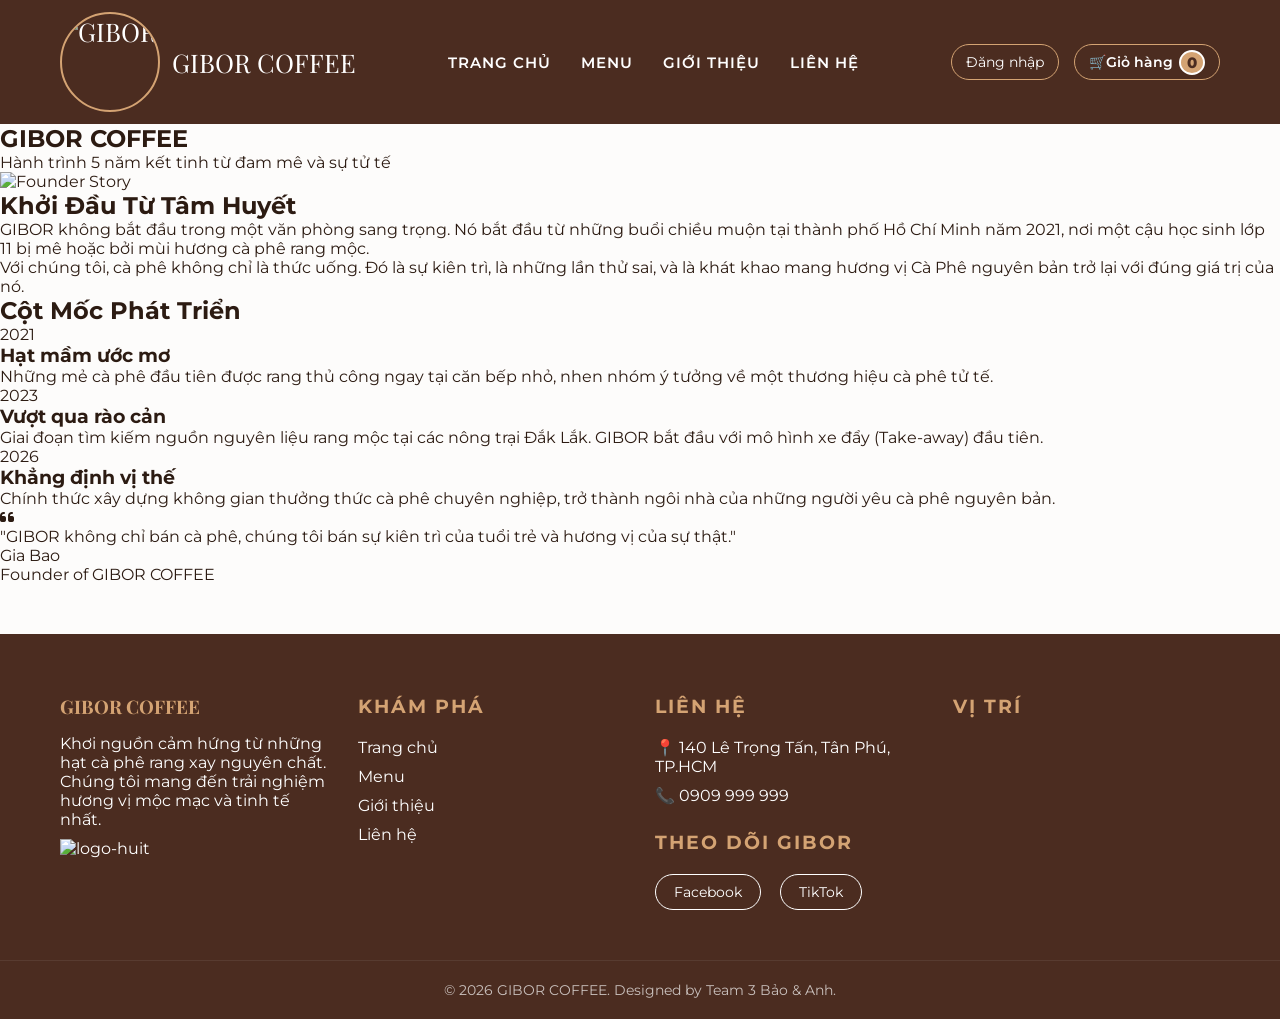
==== about.html @ b16cad72 "update diem thanh vien" ====
<!-- 

========================================================================================

                                    CODE BỞI TRẦN GIA BẢO

========================================================================================

-->
<!doctype html>
<html lang="vi">
  <head>
    <meta charset="UTF-8" />
    <meta name="viewport" content="width=device-width, initial-scale=1.0" />
    <title>Giới thiệu về GIBOR COFFEE</title>

    <!-- THEME CHÍNH DÙNG CHUNG-->
    <link rel="stylesheet" href="css/style.css" />

    <!-- FRONT DÙNG CHUNG -->
    <link
      href="https://fonts.googleapis.com/css2?family=Montserrat:wght@400;600;700&family=Playfair+Display:ital,wght@0,700;1,700&family=Mrs+Saint+Delafield&display=swap"
      rel="stylesheet"
    />
    <link
      rel="stylesheet"
      href="https://cdnjs.cloudflare.com/ajax/libs/font-awesome/6.5.1/css/all.min.css"
    />

    <!-- THEME ABOUT -->
    <link rel="stylesheet" href="css/about.css" />
    <!-- MOBILE RESPONSIVE -->
    <link rel="stylesheet" href="css/mobile.css" />
  </head>
  <body>
    <!-- HEADER DÙNG CHUNG -->
    <header class="header">
      <div class="header-container">
        <!-- LOGO -->
        <a href="index.html" class="logo">
          <img src="images/logo/logo.jpg" alt="GIBOR Coffee" />
          <span>GIBOR COFFEE</span>
        </a>

        <!-- NAV -->
        <nav class="nav">
          <ul class="nav-links">
            <li><a href="index.html">Trang chủ</a></li>
            <li><a href="menu.html">Menu</a></li>
            <li><a href="about.html">Giới thiệu</a></li>
            <li><a href="contact.html">Liên hệ</a></li>
          </ul>
        </nav>

        <!-- AUTH + CART -->
        <div class="header-actions">
          <a href="login.html" class="icon-btn" id="authLink">Đăng nhập</a>
          <a href="cart.html" class="icon-btn cart">
            🛒
            <span>Giỏ hàng</span>
            <span>0</span>
          </a>
          <button class="menu-toggle" id="menuToggle" aria-label="Menu">
            <i class="fas fa-bars"></i>
        </div>
      </div>
    </header>

    <main>
      <!-- Loading Screen -->
      <div class="logo" id="preloader">
        <div class="loader-icon">
          <img src="images/logo/logo.jpg" alt="GIBOR Coffee" />
        </div>
        <p
          style="
            color: white;
            margin-top: 20px;
            letter-spacing: 5px;
            font-weight: 600;
          "
        >
          GIBOR COFFEE
        </p>
      </div>

      <!-- Hero Section -->
      <section class="about-hero">
        <div class="hero-content">
          <h1>GIBOR COFFEE</h1>
          <p>Hành trình 5 năm kết tinh từ đam mê và sự tử tế</p>
        </div>
      </section>

      <!-- Story Section -->
      <section class="story-section">
        <div class="story-img">
          <img src="images/about/about1.jpg" alt="Founder Story" />
        </div>
        <div class="story-text">
          <h2>Khởi Đầu Từ Tâm Huyết</h2>
          <p>
            GIBOR không bắt đầu trong một văn phòng sang trọng. Nó bắt đầu từ
            những buổi chiều muộn tại thành phố Hồ Chí Minh năm 2021, nơi một
            cậu học sinh lớp 11 bị mê hoặc bởi mùi hương cà phê rang mộc.
          </p>
          <p>
            Với chúng tôi, cà phê không chỉ là thức uống. Đó là sự kiên trì, là
            những lần thử sai, và là khát khao mang hương vị Cà Phê nguyên bản
            trở lại với đúng giá trị của nó.
          </p>
        </div>
      </section>

      <!-- Timeline Section -->
      <section class="timeline-section">
        <div class="section-header">
          <h2>Cột Mốc Phát Triển</h2>
        </div>
        <div class="timeline">
          <!-- 2021 -->
          <div class="timeline-item">
            <div class="timeline-dot"></div>
            <div class="timeline-date">2021</div>
            <div class="timeline-content">
              <h3>Hạt mầm ước mơ</h3>
              <p>
                Những mẻ cà phê đầu tiên được rang thủ công ngay tại căn bếp
                nhỏ, nhen nhóm ý tưởng về một thương hiệu cà phê tử tế.
              </p>
            </div>
          </div>
          <!-- 2023 -->
          <div class="timeline-item">
            <div class="timeline-dot"></div>
            <div class="timeline-date">2023</div>
            <div class="timeline-content">
              <h3>Vượt qua rào cản</h3>
              <p>
                Giai đoạn tìm kiếm nguồn nguyên liệu rang mộc tại các nông trại
                Đắk Lắk. GIBOR bắt đầu với mô hình xe đẩy (Take-away) đầu tiên.
              </p>
            </div>
          </div>
          <!-- 2026 -->
          <div class="timeline-item">
            <div class="timeline-dot"></div>
            <div class="timeline-date">2026</div>
            <div class="timeline-content">
              <h3>Khẳng định vị thế</h3>
              <p>
                Chính thức xây dựng không gian thưởng thức cà phê chuyên nghiệp,
                trở thành ngôi nhà của những người yêu cà phê nguyên bản.
              </p>
            </div>
          </div>
        </div>
      </section>

      <!-- Founder Signature Section -->
      <section class="founder-section">
        <div class="founder-quote">
          <i class="fas fa-quote-left"></i>
          <blockquote>
            "GIBOR không chỉ bán cà phê, chúng tôi bán sự kiên trì của tuổi trẻ
            và hương vị của sự thật."
          </blockquote>
          <div class="signature-container">
            <div class="signature-name">Gia Bao</div>
            <div class="founder-title">Founder of GIBOR COFFEE</div>
          </div>
        </div>
      </section>
    </main>

    <!-- FOOTER DÙNG CHUNG -->
    <footer class="footer">
      <div class="footer-container">
        <div class="footer-col">
          <h3 class="footer-logo">GIBOR COFFEE</h3>
          <ul>
            <li>
              <p>
                Khơi nguồn cảm hứng từ những hạt cà phê rang xay nguyên chất.
                Chúng tôi mang đến trải nghiệm hương vị mộc mạc và tinh tế nhất.
              </p>
            </li>
            <li>
              <img src="images/logo/logoHuit.png" alt="logo-huit" height="60" />
            </li>
          </ul>
        </div>

        <div class="footer-col">
          <h4>Khám Phá</h4>
          <ul>
            <li><a href="index.html">Trang chủ</a></li>
            <li><a href="menu.html">Menu</a></li>
            <li><a href="about.html">Giới thiệu</a></li>
            <li><a href="contact.html">Liên hệ</a></li>
          </ul>
        </div>

        <div class="footer-col">
          <h4>Liên Hệ</h4>
          <ul>
            <li>
              <p>📍 140 Lê Trọng Tấn, Tân Phú, TP.HCM</p>
            </li>
            <li>
              <p>📞 0909 999 999</p>
            </li>
          </ul>

          <h4 style="margin-top: 25px">Theo Dõi GIBOR</h4>
          <div class="social-links">
            <a href="#" class="btn btn-secondary">Facebook</a>
            <a href="#" class="btn btn-secondary">TikTok</a>
          </div>
        </div>

        <div class="footer-col">
          <h4>Vị Trí</h4>
          <div class="google-map">
            <iframe
              src="https://www.google.com/maps/embed?pb=!1m18!1m12!1m3!1d31352.538163214747!2d106.5926170349121!3d10.806159823201295!2m3!1f0!2f0!3f0!3m2!1i1024!2i768!4f13.1!3m3!1m2!1s0x31752be27d8b4f4d%3A0x92dcba2950430867!2zVHLGsOG7nW5nIMSQ4bqhaSBo4buNYyBDw7RuZyBUaMawxqFuZyBUUC4gSOG7kyBDaMOtIE1pbmggKEhVSVQp!5e0!3m2!1svi!2s!4v1770452982001!5m2!1svi!2s"
              width="100%"
              height="150"
              style="border: 0"
              allowfullscreen=""
              loading="lazy"
              referrerpolicy="no-referrer-when-downgrade"
            ></iframe>
          </div>
        </div>
      </div>

      <div class="footer-bottom">
        <p>© 2026 GIBOR COFFEE. Designed by Team 3 Bảo & Anh.</p>
      </div>
    </footer>

    <!-- Firebase SDK cho xác thực Google -->
    <script src="https://www.gstatic.com/firebasejs/10.12.5/firebase-app-compat.js"></script>
    <script src="https://www.gstatic.com/firebasejs/10.12.5/firebase-auth-compat.js"></script>

    <!-- Phần JS CHUNG -->
    <script src="js/data.js"></script>
    <script src="js/main.js"></script>

    <!-- Phần JS của about -->
    <script src="js/about.js"></script>
    <script src="js/mobile.js"></script>
  </body>
</html>

<!-- 

========================================================================================

                                KẾT THÚC CODE BỞI TRẦN GIA BẢO

========================================================================================

-->
---- css/style.css ----
/* 
========================================================================================

                                    CODE BỞI TRẦN GIA BẢO

========================================================================================
*/

/* 
=================================== HIỆU ỨNG PRELOAD ==================================
*/

#preloader {
  position: fixed;
  top: 0;
  left: 0;
  width: 100%;
  height: 100%;
  background: var(--primary);
  display: flex;
  flex-direction: column;
  align-items: center;
  justify-content: center;
  z-index: 10000;
  transition:
    opacity 0.8s ease,
    visibility 0.8s;
}

.loader-icon {
  font-size: 3rem;
  color: var(--accent);
  animation: coffee-bounce 1s ease-in-out infinite alternate;
}

.loader-icon img {
  width: 80px;
  height: 80px;
  border-radius: 50%;
  object-fit: cover;
}

@keyframes coffee-bounce {
  from {
    transform: translateY(0);
  }
  to {
    transform: translateY(-20px);
  }
}

.preloader-hidden {
  opacity: 0;
  visibility: hidden;
}

/* 
=================================== DÙNG CHỦ ĐỀ CHUNG ==================================
*/

:root {
  /* MÀU CHỦ ĐẠO */
  --primary: #4b2c20;
  --accent: #d4a373;
  --bg: #fdf8f5;
  --text: #2d2424;
  --white: #ffffff;

  /* Light mode */
  --bg: #fdfcfb;
  --text: #2c1b12;
  --navbar: rgba(255, 255, 255, 0.9);
  --card: #ffffff;

  /* Coffee accent */
  --accent-dark: #b08968;

  /* Fonts */
  --font-heading: "Playfair Display", serif;
  --font-body: "Montserrat", sans-serif;
}

/* Reset */
* {
  margin: 0;
  padding: 0;
  box-sizing: border-box;
}

/* ================================== NỀN TỐI ==================================  */
body.dark {
  --bg: #121212;
  --text: #f5f5f5;
  --navbar: rgba(75, 44, 32, 0.95);
  --card: #1e1e1e;
}

body {
  background: var(--bg);
  color: var(--text);
  transition:
    background 0.4s ease,
    color 0.4s ease;
}

.navbar {
  background: var(--navbar);
}

.card,
.product-item {
  background: var(--card);
}

.theme-toggle {
  background: transparent;
  border: 1px solid var(--accent);
  border-radius: 50%;
  width: 36px;
  height: 36px;
  font-size: 16px;
  cursor: pointer;
  color: var(--accent);
  transition: all 0.3s ease;
  display: inline-flex;
  align-items: center;
  justify-content: center;
  box-sizing: border-box;
}

.theme-toggle:hover {
  background: var(--accent);
  color: #fff;
  transform: rotate(15deg);
}

/* 
========================================== PHẦN HEADER ==================================
*/
.header {
  position: sticky; /* cuộn xuống */
  top: 0;
  z-index: 999;
  background: var(--primary);
  transition: all 0.3s ease;
}

.header-container {
  max-width: 1200px;
  margin: auto;
  padding: 12px 20px;
  display: flex;
  align-items: center;
  justify-content: space-between;
  flex-wrap: nowrap;
}

/* LOGO */
.logo {
  display: flex;
  align-items: center;
  gap: 12px;
  font-family: var(--font-heading);
  font-size: 1.6rem;
  color: var(--white);
  flex-shrink: 0;
  white-space: nowrap;
}

.logo img {
  width: 100px;
  height: 100px;
  border-radius: 50%;
  object-fit: cover;
  border: 2px solid var(--accent);
  transition: 0.4s ease;
}

.logo:hover img {
  transform: rotate(8deg) scale(1.05);
  box-shadow: 0 0 15px rgba(212, 163, 115, 0.7);
}

/* THANH ĐIỀU HƯỚNG */

.navbar {
  display: flex;
  justify-content: space-between;
  align-items: center;
  padding: 12px 8%;
  background: rgba(75, 44, 32, 0.95);
  backdrop-filter: blur(6px);
  position: sticky;
  top: 0;
  z-index: 1000;
  transition:
    background 0.4s ease,
    box-shadow 0.4s ease;
}

.nav-links {
  display: flex;
  list-style: none;
  gap: 30px;
  white-space: nowrap;
  flex-wrap: nowrap;
}

.nav-links li {
  position: relative;
}

.nav-links a {
  color: var(--white);
  font-size: 15px;
  font-weight: 600;
  text-transform: uppercase;
  letter-spacing: 1px;
  padding: 6px 0;
  transition: color 0.3s ease;
  white-space: nowrap;
}

/* Gạch chân chạy */
.nav-links a::after {
  content: "";
  position: absolute;
  left: 50%;
  bottom: 0;
  width: 0;
  height: 2px;
  background: var(--accent);
  transition: all 0.3s ease;
  transform: translateX(-50%);
}

.nav-links a:hover {
  color: var(--accent);
}

.nav-links a:hover::after {
  width: 100%;
}

/* Khi scroll */
.header.scrolled {
  background-color: var(
    --primary-color
  ); /* Sử dụng đúng tên biến đã khai báo ở :root */
  box-shadow: 0 4px 20px rgba(0, 0, 0, 0.4); /* Đổ bóng dùng rgba để chỉnh độ mờ cho đẹp */
  transition: all 0.4s ease; /* Giúp hiệu ứng biến đổi mượt mà */
}

.header-actions {
  display: flex;
  align-items: center;
  gap: 15px;
  flex-shrink: 0;
  white-space: nowrap;
}

.icon-btn {
  padding: 6px 14px;
  border-radius: 20px;
  border: 1px solid var(--accent);
  color: var(--white);
  font-size: 14px;
  height: 36px;
  display: inline-flex;
  align-items: center;
  justify-content: center;
  box-sizing: border-box;
  white-space: nowrap;
  flex-shrink: 0;
}

.icon-btn:hover {
  background: var(--accent);
  color: var(--primary);
  transform: translateY(-3px);
}

.icon-btn.cart {
  font-size: 14px;
  font-weight: 600;
  padding: 6px 14px;
  height: 36px;
}

/* Số lượng giỏ hàng */
.icon-btn.cart span:last-child {
  background: var(--accent);
  color: var(--primary);
  font-size: 15px;
  font-weight: 800;
  height: 25px;
  padding: 0 6px;
  border-radius: 50%;
  display: inline-flex;
  align-items: center;
  justify-content: center;
  margin-left: 6px;
  border: 2px solid var(--white);
}

.header.scrolled {
  background: rgba(75, 44, 32, 0.9);
  backdrop-filter: blur(6px);
  box-shadow: 0 5px 20px rgba(0, 0, 0, 0.2);
}

/* ========================================== PHẦN THÂN ================================== */

body {
  font-family: var(--font-body);
  background: var(--bg);
  color: var(--text);
}

a {
  text-decoration: none;
  color: inherit;
  transition: 0.3s;
}

/* PHẦN NÚT BẤM */
.btn-primary {
  background: var(--accent);
  color: var(--primary);
}

.btn-primary:hover {
  background: var(--white);
  color: #000;
  transform: translateY(-3px);
}

.btn-secondary {
  border: 2px solid var(--white);
  color: var(--white);
}

.btn-secondary:hover {
  background: var(--white);
  color: #000;
  transform: translateY(-3px);
}

/* ========================================== PHẦN FOOTER ================================== */
.footer {
  background: var(--primary);
  color: var(--white);
  padding: 60px 0 20px;
  margin-top: 50px;
}

.footer-container {
  max-width: 1200px;
  margin: auto;
  padding: 0 20px;
  display: flex;
  flex-wrap: wrap;
  gap: 30px;
}

.footer-col {
  flex: 1;
  min-width: 200px;
}

.footer-col h3 {
  font-family: var(--font-heading);
  color: var(--accent);
  margin-bottom: 15px;
}

.footer-col h4 {
  margin-bottom: 20px;
  font-size: 1.2rem;
  color: var(--accent);
  text-transform: uppercase;
  letter-spacing: 2px;
}

.footer-col ul {
  list-style: none;
}

.footer-col ul li {
  margin-bottom: 10px;
}

.footer-col ul li a:hover {
  color: var(--accent);
  padding-left: 5px;
  transform: translateY(-3px);
}

.social-links a {
  display: inline-block;
  margin: 0 15px 10px 0;
  font-size: 14px;
  border: 1px solid var(--white);
  padding: 8px 18px;
  border-radius: 20px;
}

.social-links a:hover {
  background: var(--accent);
  border-color: var(--accent);
}

.footer-bottom {
  text-align: center;
  margin-top: 40px;
  padding-top: 20px;
  border-top: 1px solid rgba(255, 255, 255, 0.1);
  font-size: 14px;
  opacity: 0.7;
}

/* CĂN CHỈNH KÍCH THƯỚC PHÙ HỢP VỚI CẢ MOBILE */

/* ===== NÚT HAMBURGER (ẨN TRÊN DESKTOP) ===== */
.menu-toggle {
  display: none;
  background: transparent;
  border: 2px solid var(--accent);
  border-radius: 8px;
  width: 42px;
  height: 42px;
  font-size: 20px;
  cursor: pointer;
  color: var(--accent);
  transition: all 0.3s ease;
  align-items: center;
  justify-content: center;
}

.menu-toggle:hover {
  background: var(--accent);
  color: #fff;
}

/* ===== TABLET (max-width: 992px) ===== */
@media (max-width: 992px) {
  .header-container {
    padding: 10px 15px;
  }

  .logo img {
    width: 60px;
    height: 60px;
  }

  .logo {
    font-size: 1.2rem;
  }

  .nav-links {
    gap: 18px;
  }

  .nav-links a {
    font-size: 13px;
  }

  .icon-btn {
    font-size: 12px;
    padding: 6px 12px;
  }

  .footer-container {
    gap: 20px;
  }

  .footer-col {
    min-width: 180px;
  }
}

/* ===== MOBILE (max-width: 768px) ===== */
@media (max-width: 768px) {
  /* HEADER */
  .header-container {
    padding: 8px 12px;
  }

  .logo img {
    width: 45px;
    height: 45px;
  }

  .logo {
    font-size: 1rem;
    gap: 8px;
  }

  .logo span {
    display: none;
  }

  /* Hiện nút hamburger */
  .menu-toggle {
    display: flex;
  }

  /* Ẩn nav mặc định, hiện khi active */
  .nav {
    position: fixed;
    top: 0;
    left: 0;
    width: 100%;
    height: 100vh;
    background: rgba(75, 44, 32, 0.98);
    backdrop-filter: blur(10px);
    z-index: 9998;
    display: flex;
    align-items: center;
    justify-content: center;
    opacity: 0;
    visibility: hidden;
    transition: all 0.4s ease;
  }

  .nav.active {
    opacity: 1;
    visibility: visible;
  }

  .nav-links {
    display: flex;
    flex-direction: column;
    align-items: center;
    gap: 0;
    list-style: none;
  }

  .nav-links li {
    opacity: 0;
    transform: translateY(20px);
    transition: all 0.3s ease;
  }

  .nav.active .nav-links li {
    opacity: 1;
    transform: translateY(0);
  }

  .nav.active .nav-links li:nth-child(1) {
    transition-delay: 0.1s;
  }
  .nav.active .nav-links li:nth-child(2) {
    transition-delay: 0.2s;
  }
  .nav.active .nav-links li:nth-child(3) {
    transition-delay: 0.3s;
  }

  .nav-links a {
    font-size: 22px;
    padding: 18px 30px;
    display: block;
    letter-spacing: 3px;
  }

  /* Nút đóng menu */
  .menu-toggle.active i::before {
    content: "\f00d"; /* fa-xmark */
  }

  .menu-toggle {
    z-index: 9999;
  }

  /* Header actions */
  .header-actions {
    gap: 8px;
  }

  .icon-btn {
    padding: 6px 10px;
    font-size: 12px;
  }

  .icon-btn span:first-of-type {
    display: none;
  }

  .icon-btn.cart {
    font-size: 16px;
    padding: 6px 8px;
  }

  .icon-btn.cart span:last-child {
    font-size: 12px;
    height: 20px;
    padding: 0 5px;
    margin-left: 2px;
  }

  .theme-toggle {
    width: 34px;
    height: 34px;
    font-size: 15px;
  }

  /* FOOTER */
  .footer {
    padding: 40px 0 15px;
  }

  .footer-container {
    flex-direction: column;
    text-align: center;
    padding: 0 15px;
    gap: 25px;
  }

  .footer-col {
    min-width: 100%;
  }

  .footer-col h4 {
    font-size: 1rem;
    margin-bottom: 12px;
  }

  .social-links {
    justify-content: center;
    display: flex;
    flex-wrap: wrap;
  }

  .social-links a {
    margin: 0 5px 8px;
  }

  .footer-bottom {
    margin-top: 25px;
    font-size: 12px;
  }

  .google-map iframe {
    height: 120px;
  }
}

/* ===== MOBILE NHỎ (max-width: 480px) ===== */
@media (max-width: 480px) {
  .header-container {
    padding: 6px 10px;
  }

  .logo img {
    width: 38px;
    height: 38px;
  }

  .icon-btn {
    padding: 5px 8px;
    font-size: 11px;
    border-radius: 15px;
  }

  .icon-btn.cart {
    font-size: 14px;
  }

  .theme-toggle {
    width: 30px;
    height: 30px;
    font-size: 13px;
  }

  .menu-toggle {
    width: 36px;
    height: 36px;
    font-size: 17px;
  }

  .header-actions {
    gap: 5px;
  }

  .footer {
    padding: 30px 0 12px;
  }
}

/* 
========================================================================================

                                KẾT THÚC CODE BỞI TRẦN GIA BẢO

========================================================================================
*/

/* 
========================================================================================

                                CODE BỞI TRẦN DƯƠNG GIA BẢO

========================================================================================
*/

/* ===== POPUP THÔNG BÁO (TOAST NOTIFICATION) ===== */
.gibor-popup-overlay {
  position: fixed;
  top: 0;
  left: 0;
  width: 100%;
  height: 100%;
  background: rgba(0, 0, 0, 0.5);
  display: flex;
  align-items: center;
  justify-content: center;
  z-index: 99999;
  opacity: 0;
  visibility: hidden;
  transition: all 0.3s ease;
}

.gibor-popup-overlay.show {
  opacity: 1;
  visibility: visible;
}

.gibor-popup-box {
  background: var(--card, #fff);
  border-radius: 16px;
  padding: 32px 28px;
  max-width: 400px;
  width: 90%;
  text-align: center;
  box-shadow: 0 20px 60px rgba(0, 0, 0, 0.3);
  transform: scale(0.8) translateY(20px);
  transition: transform 0.3s ease;
}

.gibor-popup-overlay.show .gibor-popup-box {
  transform: scale(1) translateY(0);
}

.gibor-popup-icon {
  font-size: 3rem;
  margin-bottom: 12px;
}

.gibor-popup-icon.success {
  color: #27ae60;
}

.gibor-popup-icon.error {
  color: #e74c3c;
}

.gibor-popup-icon.warning {
  color: #f39c12;
}

.gibor-popup-title {
  font-family: var(--font-heading, "Playfair Display", serif);
  font-size: 1.4rem;
  color: var(--primary, #4b2c20);
  margin-bottom: 8px;
}

.gibor-popup-message {
  font-family: var(--font-body, "Montserrat", sans-serif);
  font-size: 0.95rem;
  color: var(--text, #2d2424);
  margin-bottom: 24px;
  line-height: 1.5;
}

.gibor-popup-actions {
  display: flex;
  gap: 12px;
  justify-content: center;
}

.gibor-popup-btn {
  padding: 10px 28px;
  border: none;
  border-radius: 8px;
  font-family: var(--font-body, "Montserrat", sans-serif);
  font-size: 0.9rem;
  font-weight: 600;
  cursor: pointer;
  transition: all 0.2s ease;
}

.gibor-popup-btn.primary {
  background: var(--primary, #4b2c20);
  color: #fff;
}

.gibor-popup-btn.primary:hover {
  background: var(--accent-dark, #b08968);
}

.gibor-popup-btn.secondary {
  background: #e0d6d0;
  color: var(--primary, #4b2c20);
}

.gibor-popup-btn.secondary:hover {
  background: #d0c4bc;
}

/* ===== USER DROPDOWN POPUP ===== */
.user-dropdown-overlay {
  position: fixed;
  top: 0;
  left: 0;
  width: 100%;
  height: 100%;
  z-index: 99998;
  opacity: 0;
  visibility: hidden;
  transition: opacity 0.2s ease;
}

.user-dropdown-overlay.show {
  opacity: 1;
  visibility: visible;
}

.user-dropdown {
  position: absolute;
  top: 70px;
  right: 20px;
  background: #fff;
  border-radius: 12px;
  padding: 20px;
  min-width: 260px;
  box-shadow: 0 10px 40px rgba(0, 0, 0, 0.2);
  transform: translateY(-10px);
  transition: transform 0.2s ease;
}

.user-dropdown-overlay.show .user-dropdown {
  transform: translateY(0);
}

.user-dropdown-header {
  display: flex;
  align-items: center;
  gap: 12px;
  padding-bottom: 16px;
  border-bottom: 1px solid #e8e0db;
  margin-bottom: 12px;
}

.user-dropdown-avatar {
  width: 48px;
  height: 48px;
  border-radius: 50%;
  background: var(--primary, #4b2c20);
  color: #fff;
  display: flex;
  align-items: center;
  justify-content: center;
  font-size: 1.2rem;
  font-weight: 700;
  font-family: var(--font-body, "Montserrat", sans-serif);
}

.user-dropdown-info {
  flex: 1;
}

.user-dropdown-name {
  font-family: var(--font-heading, "Playfair Display", serif);
  font-size: 1.05rem;
  font-weight: 700;
  color: #4b2c20;
}

.user-dropdown-email {
  font-size: 0.8rem;
  color: #888;
  margin-top: 2px;
}

.user-dropdown-points {
  font-size: 0.8rem;
  color: #e6a817;
  font-weight: 600;
  margin-top: 4px;
  display: flex;
  align-items: center;
  gap: 4px;
}
.user-dropdown-points i {
  font-size: 0.75rem;
}

.user-dropdown-menu {
  list-style: none;
  padding: 0;
  margin: 0;
}

.user-dropdown-menu li {
  margin-bottom: 4px;
}

.user-dropdown-menu li a,
.user-dropdown-menu li button {
  display: flex;
  align-items: center;
  gap: 10px;
  width: 100%;
  padding: 10px 12px;
  border: none;
  background: none;
  border-radius: 8px;
  font-family: var(--font-body, "Montserrat", sans-serif);
  font-size: 0.9rem;
  color: #2d2424;
  cursor: pointer;
  transition: background 0.2s ease;
  text-decoration: none;
}

.user-dropdown-menu li a:hover,
.user-dropdown-menu li button:hover {
  background: #f5ebe4;
}

.user-dropdown-menu li button.logout-btn {
  color: #e74c3c;
}

.user-dropdown-menu li button.logout-btn:hover {
  background: #fde8e8;
}

/* ===== AUTH LINK STYLE KHI ĐÃ ĐĂNG NHẬP ===== */
#authLink.logged-in {
  display: inline-flex;
  align-items: center;
  gap: 6px;
  font-weight: 600;
  color: #fff;
  padding: 6px 14px;
  border-radius: 20px;
  height: 36px;
  box-sizing: border-box;
}

#authLink.logged-in:hover {
  background: var(--accent-dark, #b08968);
}

#authLink.logged-in i {
  font-size: 0.9rem;
}

/* ===== ORDER HISTORY POPUP ===== */
.order-history-overlay {
  position: fixed;
  top: 0;
  left: 0;
  width: 100%;
  height: 100%;
  background: rgba(0, 0, 0, 0.5);
  display: flex;
  align-items: center;
  justify-content: center;
  z-index: 99999;
  opacity: 0;
  visibility: hidden;
  transition: all 0.3s ease;
}

.order-history-overlay.show {
  opacity: 1;
  visibility: visible;
}

.order-history-box {
  background: var(--card, #fff);
  border-radius: 16px;
  padding: 28px;
  max-width: 550px;
  width: 92%;
  max-height: 80vh;
  overflow-y: auto;
  box-shadow: 0 20px 60px rgba(0, 0, 0, 0.3);
  transform: scale(0.8) translateY(20px);
  transition: transform 0.3s ease;
}

.order-history-overlay.show .order-history-box {
  transform: scale(1) translateY(0);
}

.order-history-header {
  display: flex;
  align-items: center;
  justify-content: space-between;
  margin-bottom: 20px;
  padding-bottom: 14px;
  border-bottom: 2px solid var(--accent, #d4a373);
}

.order-history-header h3 {
  font-family: var(--font-heading, "Playfair Display", serif);
  font-size: 1.3rem;
  color: var(--primary, #4b2c20);
  margin: 0;
}

.order-history-close {
  background: none;
  border: none;
  font-size: 1.5rem;
  cursor: pointer;
  color: #999;
  padding: 4px 8px;
  border-radius: 6px;
  transition: all 0.2s;
}

.order-history-close:hover {
  background: #f0e8e2;
  color: var(--primary, #4b2c20);
}

.order-history-empty {
  text-align: center;
  padding: 40px 20px;
  color: #999;
}

.order-history-empty i {
  font-size: 3rem;
  margin-bottom: 12px;
  display: block;
  color: #ccc;
}

.order-card {
  background: #faf6f3;
  border-radius: 12px;
  padding: 16px;
  margin-bottom: 12px;
  border-left: 4px solid var(--accent, #d4a373);
}

.order-card-header {
  display: flex;
  justify-content: space-between;
  align-items: center;
  margin-bottom: 10px;
}

.order-card-code {
  font-weight: 700;
  font-size: 0.95rem;
  color: var(--primary, #4b2c20);
}

.order-card-date {
  font-size: 0.8rem;
  color: #999;
}

.order-card-items {
  margin-bottom: 10px;
}

.order-card-item {
  display: flex;
  justify-content: space-between;
  align-items: flex-start;
  padding: 6px 0;
  font-size: 0.85rem;
  color: var(--text, #2d2424);
  gap: 10px;
  border-bottom: 1px dashed #e8e0d8;
}

.order-card-item:last-child {
  border-bottom: none;
}

.order-card-item-left {
  flex: 1;
  min-width: 0;
  display: flex;
  flex-direction: column;
  gap: 3px;
}

.order-card-item-name {
  font-weight: 600;
  white-space: nowrap;
}

.order-card-item-detail-scroll {
  display: block;
  overflow-x: auto;
  white-space: nowrap;
  max-width: 100%;
  scrollbar-width: thin;
  scrollbar-color: #d4a373 transparent;
  padding-bottom: 2px;
}

.order-card-item-detail-scroll::-webkit-scrollbar {
  height: 3px;
}

.order-card-item-detail-scroll::-webkit-scrollbar-track {
  background: transparent;
}

.order-card-item-detail-scroll::-webkit-scrollbar-thumb {
  background: #d4a373;
  border-radius: 3px;
}

.order-card-item-detail-inner {
  color: #888;
  font-size: 0.78rem;
  display: inline-block;
}

.order-card-item-detail {
  color: #888;
  font-size: 0.8rem;
  min-width: 60px;
  text-align: center;
}

.order-card-item-price {
  font-weight: 600;
  min-width: 80px;
  text-align: right;
  color: var(--primary, #4b2c20);
}

/* Thông tin người đặt hàng */
.order-card-customer {
  display: flex;
  flex-wrap: wrap;
  gap: 6px 16px;
  padding: 8px 10px;
  margin-bottom: 10px;
  background: #f0e8e2;
  border-radius: 8px;
  font-size: 0.8rem;
  color: #666;
}

.order-card-customer span {
  display: flex;
  align-items: center;
  gap: 5px;
}

.order-card-customer i {
  color: var(--accent, #d4a373);
  font-size: 0.75rem;
  width: 14px;
  text-align: center;
}

.order-card-footer {
  display: flex;
  justify-content: space-between;
  align-items: center;
  padding-top: 10px;
  border-top: 1px solid #e8e0db;
  font-size: 0.85rem;
}

.order-card-meta {
  color: #888;
}

.order-card-total {
  font-weight: 700;
  color: var(--primary, #4b2c20);
  font-size: 1rem;
}

/* Scrollbar đẹp cho order history */
.order-history-box::-webkit-scrollbar {
  width: 6px;
}

.order-history-box::-webkit-scrollbar-track {
  background: transparent;
}

.order-history-box::-webkit-scrollbar-thumb {
  background: var(--accent, #d4a373);
  border-radius: 3px;
}

/* ===== PROFILE POPUP ===== */
.profile-popup-overlay {
  position: fixed;
  top: 0;
  left: 0;
  width: 100%;
  height: 100%;
  background: rgba(0, 0, 0, 0.5);
  display: flex;
  align-items: center;
  justify-content: center;
  z-index: 99999;
  opacity: 0;
  visibility: hidden;
  transition: all 0.3s ease;
}

.profile-popup-overlay.show {
  opacity: 1;
  visibility: visible;
}

.profile-popup-box {
  background: #fff;
  border-radius: 16px;
  padding: 0;
  max-width: 480px;
  width: 92%;
  max-height: 85vh;
  overflow-y: auto;
  box-shadow: 0 20px 60px rgba(0, 0, 0, 0.3);
  transform: scale(0.8) translateY(20px);
  transition: transform 0.3s ease;
}

.profile-popup-overlay.show .profile-popup-box {
  transform: scale(1) translateY(0);
}

/* Header */
.profile-popup-header {
  display: flex;
  align-items: center;
  gap: 14px;
  padding: 24px 24px 16px;
  border-bottom: 1px solid #e8e0db;
  position: relative;
}

.profile-popup-avatar {
  width: 52px;
  height: 52px;
  border-radius: 50%;
  background: #4b2c20;
  color: #fff;
  display: flex;
  align-items: center;
  justify-content: center;
  font-size: 1.2rem;
  font-weight: 700;
  font-family: "Montserrat", sans-serif;
  flex-shrink: 0;
}

.profile-popup-header-info h3 {
  margin: 0;
  font-family: "Playfair Display", serif;
  font-size: 1.15rem;
  font-weight: 700;
  color: #4b2c20;
}

.profile-popup-header-info p {
  margin: 2px 0 0;
  font-size: 0.8rem;
  color: #888;
}

.profile-popup-close {
  position: absolute;
  top: 16px;
  right: 16px;
  background: none;
  border: none;
  font-size: 1.4rem;
  cursor: pointer;
  color: #999;
  padding: 4px 8px;
  border-radius: 6px;
  transition: all 0.2s;
}

.profile-popup-close:hover {
  background: #f0e8e2;
  color: #4b2c20;
}

/* Tabs */
.profile-tabs {
  display: flex;
  border-bottom: 2px solid #f0e8e2;
  padding: 0 24px;
}

.profile-tab {
  flex: 1;
  padding: 12px 0;
  border: none;
  background: none;
  font-family: "Montserrat", sans-serif;
  font-size: 0.9rem;
  font-weight: 600;
  color: #999;
  cursor: pointer;
  transition: all 0.2s;
  position: relative;
  display: flex;
  align-items: center;
  justify-content: center;
  gap: 6px;
}

.profile-tab.active {
  color: #4b2c20;
}

.profile-tab.active::after {
  content: "";
  position: absolute;
  bottom: -2px;
  left: 20%;
  width: 60%;
  height: 2px;
  background: var(--accent, #d4a373);
  border-radius: 2px;
}

.profile-tab:hover {
  color: #4b2c20;
}

/* Tab Content */
.profile-tab-content {
  display: none;
  padding: 20px 24px 24px;
}

.profile-tab-content.active {
  display: block;
}

/* Form Groups */
.profile-form-group {
  margin-bottom: 16px;
}

.profile-form-group label {
  display: flex;
  align-items: center;
  gap: 6px;
  font-size: 0.85rem;
  font-weight: 600;
  color: #4b2c20;
  margin-bottom: 6px;
  font-family: "Montserrat", sans-serif;
}

.profile-form-group label i {
  color: var(--accent, #d4a373);
  width: 16px;
  text-align: center;
  font-size: 0.8rem;
}

.profile-verify-badge {
  margin-left: auto;
  font-size: 0.7rem;
  color: #e67e22;
  font-weight: 500;
  display: flex;
  align-items: center;
  gap: 3px;
}

.profile-verify-badge i {
  color: #e67e22 !important;
  font-size: 0.7rem !important;
}

.profile-form-group input {
  width: 100%;
  padding: 10px 14px;
  border: 1.5px solid #e0d5ce;
  border-radius: 10px;
  font-family: "Montserrat", sans-serif;
  font-size: 0.9rem;
  color: #2d2424;
  background: #faf8f6;
  transition:
    border-color 0.2s ease,
    box-shadow 0.2s ease;
  box-sizing: border-box;
}

.profile-form-group input:focus {
  outline: none;
  border-color: var(--accent, #d4a373);
  box-shadow: 0 0 0 3px rgba(212, 163, 115, 0.15);
  background: #fff;
}

.profile-form-group input::placeholder {
  color: #bbb;
}

/* Save Button */
.profile-save-btn {
  width: 100%;
  padding: 12px;
  border: none;
  border-radius: 10px;
  background: #4b2c20;
  color: #fff;
  font-family: "Montserrat", sans-serif;
  font-size: 0.9rem;
  font-weight: 600;
  cursor: pointer;
  transition: all 0.2s ease;
  display: flex;
  align-items: center;
  justify-content: center;
  gap: 8px;
  margin-top: 8px;
}

.profile-save-btn:hover {
  background: #3a2118;
  transform: translateY(-1px);
  box-shadow: 0 4px 12px rgba(75, 44, 32, 0.3);
}

.profile-save-btn.security {
  background: #e67e22;
}

.profile-save-btn.security:hover {
  background: #cf6d17;
  box-shadow: 0 4px 12px rgba(230, 126, 34, 0.3);
}

/* Security Note */
.profile-security-note {
  font-size: 0.78rem;
  color: #888;
  margin: 0 0 12px;
  display: flex;
  align-items: center;
  gap: 6px;
  background: #fdf6ec;
  padding: 8px 12px;
  border-radius: 8px;
  border: 1px solid #fde8c8;
}

.profile-security-note i {
  color: #e67e22;
  flex-shrink: 0;
}

/* Scrollbar */
.profile-popup-box::-webkit-scrollbar {
  width: 6px;
}

.profile-popup-box::-webkit-scrollbar-track {
  background: transparent;
}

.profile-popup-box::-webkit-scrollbar-thumb {
  background: var(--accent, #d4a373);
  border-radius: 3px;
}

/* ===== OTP VERIFICATION POPUP ===== */
.gibor-otp-overlay {
  position: fixed;
  top: 0;
  left: 0;
  width: 100%;
  height: 100%;
  background: rgba(0, 0, 0, 0.6);
  display: flex;
  align-items: center;
  justify-content: center;
  z-index: 999999;
  opacity: 0;
  visibility: hidden;
  transition: all 0.3s ease;
}

.gibor-otp-overlay.show {
  opacity: 1;
  visibility: visible;
}

.gibor-otp-box {
  background: #fff;
  border-radius: 20px;
  padding: 32px 28px;
  max-width: 400px;
  width: 92%;
  text-align: center;
  box-shadow: 0 20px 60px rgba(0, 0, 0, 0.3);
  transform: scale(0.8) translateY(20px);
  transition: transform 0.3s ease;
}

.gibor-otp-overlay.show .gibor-otp-box {
  transform: scale(1) translateY(0);
}

.gibor-otp-box.shake {
  animation: otpShake 0.5s ease;
}

@keyframes otpShake {
  0%,
  100% {
    transform: scale(1) translateX(0);
  }
  20% {
    transform: scale(1) translateX(-10px);
  }
  40% {
    transform: scale(1) translateX(10px);
  }
  60% {
    transform: scale(1) translateX(-6px);
  }
  80% {
    transform: scale(1) translateX(6px);
  }
}

/* OTP Header */
.otp-header {
  margin-bottom: 20px;
}

.otp-icon {
  width: 60px;
  height: 60px;
  border-radius: 50%;
  background: linear-gradient(135deg, #d4a373, #b08968);
  color: #fff;
  display: flex;
  align-items: center;
  justify-content: center;
  font-size: 1.5rem;
  margin: 0 auto 14px;
}

.otp-header h3 {
  font-family: "Playfair Display", serif;
  font-size: 1.3rem;
  color: #4b2c20;
  margin: 0 0 6px;
}

.otp-header p {
  font-size: 0.85rem;
  color: #888;
  margin: 0;
  line-height: 1.5;
}

.otp-header p strong {
  color: #4b2c20;
}

/* Demo hint */
.otp-demo-hint {
  background: #eaf7ed;
  border: 1px solid #b8e6c4;
  border-radius: 10px;
  padding: 10px 14px;
  font-size: 0.82rem;
  color: #2d7a3f;
  margin-bottom: 18px;
  display: flex;
  align-items: center;
  justify-content: center;
  gap: 6px;
}

.otp-demo-hint strong {
  font-size: 1rem;
  letter-spacing: 3px;
}

/* OTP Input Fields */
.otp-inputs {
  display: flex;
  align-items: center;
  justify-content: center;
  gap: 8px;
  margin-bottom: 16px;
}

.otp-digit {
  width: 46px;
  height: 54px;
  border: 2px solid #e0d5ce;
  border-radius: 12px;
  text-align: center;
  font-family: "Montserrat", sans-serif;
  font-size: 1.4rem;
  font-weight: 700;
  color: #4b2c20;
  background: #faf8f6;
  transition: all 0.2s ease;
  outline: none;
}

.otp-digit:focus {
  border-color: var(--accent, #d4a373);
  box-shadow: 0 0 0 3px rgba(212, 163, 115, 0.2);
  background: #fff;
  transform: translateY(-2px);
}

.otp-separator {
  font-size: 1.3rem;
  color: #ccc;
  font-weight: 600;
  margin: 0 2px;
}

/* Timer */
.otp-timer {
  font-size: 0.8rem;
  color: #999;
  margin: 0 0 14px;
  display: flex;
  align-items: center;
  justify-content: center;
  gap: 5px;
}

.otp-timer i {
  color: var(--accent, #d4a373);
}

/* Error */
.otp-error {
  background: #fde8e8;
  border: 1px solid #f5bcbc;
  border-radius: 8px;
  padding: 8px 12px;
  font-size: 0.8rem;
  color: #c0392b;
  margin-bottom: 14px;
  display: flex;
  align-items: center;
  justify-content: center;
  gap: 6px;
}

/* Buttons */
.otp-verify-btn {
  width: 100%;
  padding: 12px;
  border: none;
  border-radius: 10px;
  background: #4b2c20;
  color: #fff;
  font-family: "Montserrat", sans-serif;
  font-size: 0.95rem;
  font-weight: 600;
  cursor: pointer;
  transition: all 0.2s ease;
  display: flex;
  align-items: center;
  justify-content: center;
  gap: 8px;
  margin-bottom: 10px;
}

.otp-verify-btn:hover {
  background: #3a2118;
  transform: translateY(-1px);
  box-shadow: 0 4px 12px rgba(75, 44, 32, 0.3);
}

.otp-resend-btn {
  width: 100%;
  padding: 10px;
  border: 1.5px solid var(--accent, #d4a373);
  border-radius: 10px;
  background: transparent;
  color: #4b2c20;
  font-family: "Montserrat", sans-serif;
  font-size: 0.85rem;
  font-weight: 600;
  cursor: pointer;
  transition: all 0.2s ease;
  display: flex;
  align-items: center;
  justify-content: center;
  gap: 6px;
  margin-bottom: 8px;
}

.otp-resend-btn:hover {
  background: var(--accent, #d4a373);
  color: #fff;
}

.otp-cancel-btn {
  width: 100%;
  padding: 8px;
  border: none;
  background: none;
  color: #999;
  font-family: "Montserrat", sans-serif;
  font-size: 0.82rem;
  cursor: pointer;
  transition: color 0.2s;
}

.otp-cancel-btn:hover {
  color: #4b2c20;
}

/* 
========================================================================================
              DARK THEME - POPUP OVERRIDES - CODE BỞI TRẦN DƯƠNG GIA BẢO
========================================================================================
*/

/* ===== Gibor Popup (thông báo) ===== */
body.dark .gibor-popup-box {
  background: #2a2a2a;
}

body.dark .gibor-popup-title {
  color: var(--accent, #d4a373);
}

body.dark .gibor-popup-message {
  color: #e0e0e0;
}

body.dark .gibor-popup-btn.secondary {
  background: #3a3a3a;
  color: #e0e0e0;
}

body.dark .gibor-popup-btn.secondary:hover {
  background: #4a4a4a;
}

/* ===== User Dropdown ===== */
body.dark .user-dropdown {
  background: #2a2a2a;
  box-shadow: 0 10px 40px rgba(0, 0, 0, 0.5);
}

body.dark .user-dropdown-header {
  border-bottom-color: #3a3a3a;
}

body.dark .user-dropdown-name {
  color: #f5f5f5;
}

body.dark .user-dropdown-email {
  color: #aaa;
}

body.dark .user-dropdown-menu li a,
body.dark .user-dropdown-menu li button {
  color: #e0e0e0;
}

body.dark .user-dropdown-menu li a:hover,
body.dark .user-dropdown-menu li button:hover {
  background: #3a3a3a;
}

body.dark .user-dropdown-menu li button.logout-btn {
  color: #e74c3c;
}

body.dark .user-dropdown-menu li button.logout-btn:hover {
  background: #3a2020;
}

/* ===== Order History Popup ===== */
body.dark .order-history-box {
  background: #2a2a2a;
}

body.dark .order-history-header h3 {
  color: var(--accent, #d4a373);
}

body.dark .order-history-close {
  color: #aaa;
}

body.dark .order-history-close:hover {
  background: #3a3a3a;
  color: #f5f5f5;
}

body.dark .order-card {
  background: #333;
}

body.dark .order-card-code {
  color: var(--accent, #d4a373);
}

body.dark .order-card-item {
  color: #e0e0e0;
}

body.dark .order-card-customer {
  background: #3a3a3a;
  color: #bbb;
}

body.dark .order-card-item-price {
  color: var(--accent, #d4a373);
}

body.dark .order-card-footer {
  border-top-color: #444;
}

body.dark .order-card-total {
  color: var(--accent, #d4a373);
}

body.dark .order-card-date {
  color: #999;
}

body.dark .order-card-meta {
  color: #999;
}

/* ===== Profile Popup ===== */
body.dark .profile-popup-box {
  background: #2a2a2a;
}

body.dark .profile-popup-header {
  border-bottom-color: #3a3a3a;
}

body.dark .profile-popup-header-info h3 {
  color: #f5f5f5;
}

body.dark .profile-popup-header-info p {
  color: #aaa;
}

body.dark .profile-popup-close {
  color: #aaa;
}

body.dark .profile-popup-close:hover {
  background: #3a3a3a;
  color: #f5f5f5;
}

body.dark .profile-tabs {
  border-bottom-color: #3a3a3a;
}

body.dark .profile-tab {
  color: #888;
}

body.dark .profile-tab.active {
  color: var(--accent, #d4a373);
}

body.dark .profile-tab:hover {
  color: var(--accent, #d4a373);
}

body.dark .profile-form-group label {
  color: #ddd;
}

body.dark .profile-form-group input {
  background: #333;
  border-color: #444;
  color: #f5f5f5;
}

body.dark .profile-form-group input:focus {
  background: #3a3a3a;
  border-color: var(--accent, #d4a373);
}

body.dark .profile-form-group input::placeholder {
  color: #777;
}

body.dark .profile-verify-badge {
  color: #e67e22;
}

body.dark .profile-security-note {
  background: #332b1e;
  border-color: #4a3a20;
  color: #ddd;
}

body.dark .profile-save-btn {
  background: var(--accent, #d4a373);
  color: #1e1e1e;
}

body.dark .profile-save-btn:hover {
  background: var(--accent-dark, #b08968);
}

body.dark .profile-save-btn.security {
  background: #e67e22;
  color: #fff;
}

body.dark .profile-save-btn.security:hover {
  background: #cf6d17;
}

/* ===== OTP Popup ===== */
body.dark .gibor-otp-box {
  background: #2a2a2a;
}

body.dark .otp-header h3 {
  color: #f5f5f5;
}

body.dark .otp-header p {
  color: #aaa;
}

body.dark .otp-header p strong {
  color: var(--accent, #d4a373);
}

body.dark .otp-demo-hint {
  background: #1e3325;
  border-color: #2a5a38;
  color: #7cd497;
}

body.dark .otp-digit {
  background: #333;
  border-color: #444;
  color: #f5f5f5;
}

body.dark .otp-digit:focus {
  background: #3a3a3a;
  border-color: var(--accent, #d4a373);
}

body.dark .otp-separator {
  color: #666;
}

body.dark .otp-timer {
  color: #aaa;
}

body.dark .otp-error {
  background: #3a2020;
  border-color: #5a2828;
  color: #f5a0a0;
}

body.dark .otp-resend-btn {
  color: #e0e0e0;
  border-color: var(--accent, #d4a373);
}

body.dark .otp-resend-btn:hover {
  background: var(--accent, #d4a373);
  color: #1e1e1e;
}

body.dark .otp-cancel-btn {
  color: #888;
}

body.dark .otp-cancel-btn:hover {
  color: #ddd;
}

/* 
========================================================================================

                                KẾT THÚC CODE BỞI TRẦN DƯƠNG GIA BẢO

========================================================================================
*/
---- css/mobile.css ----
/* 
========================================================================================
  MOBILE-FIRST REDESIGN — GIBOR COFFEE
  Design tokens + responsive overrides
  Imported AFTER page-specific CSS so it wins specificity
========================================================================================
*/

/* ===== DESIGN TOKENS ===== */
:root {
  --m-bg: #ffffff;
  --m-surface: #fff7ef;
  --m-text: #1f1f1f;
  --m-primary: #4b2c20;
  --m-accent: #d4a373;
  --m-accent-light: #f5e6d3;
  --m-radius: 14px;
  --m-radius-sm: 8px;
  --m-shadow: 0 2px 12px rgba(75, 44, 32, 0.08);
  --m-shadow-lg: 0 8px 30px rgba(75, 44, 32, 0.12);
  --m-header-h: 56px;
  --m-bottom-nav-h: 60px;
  --m-safe-bottom: env(safe-area-inset-bottom, 0px);
}

/* ===== GLOBAL MOBILE RESETS ===== */
@media (max-width: 768px) {
  html {
    font-size: 15px;
    -webkit-tap-highlight-color: transparent;
    -webkit-text-size-adjust: 100%;
  }
  body {
    font-family: system-ui, -apple-system, "Segoe UI", Roboto, sans-serif;
    line-height: 1.6;
    padding-bottom: calc(var(--m-bottom-nav-h) + var(--m-safe-bottom) + 8px);
    overflow-x: hidden;
  }

  /* ===== HEADER — compact sticky ===== */
  .header {
    position: sticky;
    top: 0;
    z-index: 999;
    background: var(--m-primary);
    box-shadow: 0 2px 8px rgba(0,0,0,0.15);
  }
  .header-container {
    height: var(--m-header-h);
    padding: 0 12px;
    display: flex;
    align-items: center;
    justify-content: space-between;
    flex-wrap: nowrap;
    max-width: 100%;
  }
  .logo img {
    width: 36px;
    height: 36px;
    border-width: 1.5px;
  }
  .logo {
    font-size: 1rem;
    gap: 8px;
    letter-spacing: 0.5px;
  }
  .logo span {
    font-size: 0.95rem;
  }

  /* Hide desktop nav + auth text */
  .nav {
    display: none !important;
  }
  .header-actions .icon-btn:not(.cart) {
    display: none !important;
  }
  .header-actions .theme-toggle {
    width: 32px;
    height: 32px;
    font-size: 14px;
  }

  /* Cart button — icon only */
  .header-actions .icon-btn.cart {
    padding: 0;
    border: none;
    background: none;
    position: relative;
    font-size: 1.3rem;
    width: 40px;
    height: 40px;
    display: inline-flex;
    align-items: center;
    justify-content: center;
  }
  .icon-btn.cart span:first-of-type {
    display: none; /* Hide "Giỏ hàng" text */
  }
  .icon-btn.cart span:last-child {
    position: absolute;
    top: 2px;
    right: -2px;
    width: 18px;
    height: 18px;
    font-size: 10px;
    padding: 0;
    margin: 0;
    border-width: 1.5px;
  }

  /* Hamburger visible */
  .menu-toggle {
    display: inline-flex !important;
    width: 40px;
    height: 40px;
    font-size: 18px;
    border-radius: var(--m-radius-sm);
    border-width: 1.5px;
  }
  .header-actions {
    gap: 8px;
  }

  /* ===== DRAWER (slides from right) ===== */
  .m-drawer-overlay {
    position: fixed;
    inset: 0;
    background: rgba(0,0,0,0.45);
    z-index: 9998;
    opacity: 0;
    visibility: hidden;
    transition: opacity 0.3s ease, visibility 0.3s;
  }
  .m-drawer-overlay.open {
    opacity: 1;
    visibility: visible;
  }
  .m-drawer {
    position: fixed;
    top: 0;
    right: 0;
    width: 280px;
    max-width: 85vw;
    height: 100%;
    background: var(--m-bg);
    z-index: 9999;
    transform: translateX(100%);
    transition: transform 0.3s cubic-bezier(0.4, 0, 0.2, 1);
    display: flex;
    flex-direction: column;
    box-shadow: -4px 0 20px rgba(0,0,0,0.15);
    overflow-y: auto;
  }
  .m-drawer-overlay.open .m-drawer {
    transform: translateX(0);
  }
  .m-drawer-header {
    display: flex;
    align-items: center;
    justify-content: space-between;
    padding: 16px;
    border-bottom: 1px solid #f0e6dc;
    background: var(--m-surface);
  }
  .m-drawer-header .m-drawer-brand {
    font-family: "Playfair Display", serif;
    font-size: 1.15rem;
    color: var(--m-primary);
    font-weight: 700;
  }
  .m-drawer-close {
    width: 36px;
    height: 36px;
    border: none;
    background: none;
    font-size: 1.3rem;
    color: #666;
    cursor: pointer;
    border-radius: 50%;
    display: flex;
    align-items: center;
    justify-content: center;
    transition: background 0.2s;
  }
  .m-drawer-close:active {
    background: #f0e6dc;
  }
  .m-drawer-nav {
    list-style: none;
    padding: 8px 0;
    margin: 0;
  }
  .m-drawer-nav li a {
    display: flex;
    align-items: center;
    gap: 12px;
    padding: 14px 20px;
    font-size: 0.95rem;
    color: var(--m-text);
    font-weight: 500;
    transition: background 0.15s;
    text-decoration: none;
  }
  .m-drawer-nav li a i {
    width: 20px;
    text-align: center;
    color: var(--m-accent);
    font-size: 1rem;
  }
  .m-drawer-nav li a:active,
  .m-drawer-nav li a.active {
    background: var(--m-accent-light);
    color: var(--m-primary);
  }
  .m-drawer-footer {
    margin-top: auto;
    padding: 16px;
    border-top: 1px solid #f0e6dc;
  }
  .m-drawer-auth {
    display: block;
    width: 100%;
    padding: 12px;
    text-align: center;
    background: var(--m-primary);
    color: #fff;
    border: none;
    border-radius: var(--m-radius);
    font-size: 0.9rem;
    font-weight: 600;
    cursor: pointer;
    text-decoration: none;
    transition: opacity 0.2s;
  }
  .m-drawer-auth:active {
    opacity: 0.85;
  }

  /* ===== BOTTOM NAVIGATION ===== */
  .m-bottom-nav {
    position: fixed;
    bottom: 0;
    left: 0;
    right: 0;
    height: var(--m-bottom-nav-h);
    background: var(--m-bg);
    border-top: 1px solid #ede3d9;
    display: flex;
    justify-content: space-around;
    align-items: center;
    z-index: 997;
    padding-bottom: var(--m-safe-bottom);
    box-shadow: 0 -2px 10px rgba(0,0,0,0.06);
  }
  .m-bottom-nav a {
    display: flex;
    flex-direction: column;
    align-items: center;
    justify-content: center;
    gap: 2px;
    color: #999;
    text-decoration: none;
    font-size: 0.7rem;
    font-weight: 500;
    padding: 6px 12px;
    min-width: 56px;
    min-height: 44px;
    border-radius: 10px;
    transition: color 0.15s;
    position: relative;
  }
  .m-bottom-nav a i {
    font-size: 1.2rem;
    transition: transform 0.15s;
  }
  .m-bottom-nav a.active {
    color: var(--m-primary);
  }
  .m-bottom-nav a.active i {
    transform: scale(1.1);
  }
  .m-bottom-nav a:active {
    color: var(--m-primary);
  }
  .m-bottom-nav a .m-nav-badge {
    position: absolute;
    top: 2px;
    right: 6px;
    background: #e74c3c;
    color: #fff;
    font-size: 0.6rem;
    width: 16px;
    height: 16px;
    border-radius: 50%;
    display: flex;
    align-items: center;
    justify-content: center;
    font-weight: 700;
  }

  /* ===== FOOTER — compact on mobile ===== */
  .footer {
    margin-top: 24px;
    padding: 32px 0 16px;
    margin-bottom: 0;
  }
  .footer-container {
    flex-direction: column;
    gap: 0;
    padding: 0 16px;
  }
  .footer-col {
    min-width: unset;
    border-bottom: 1px solid rgba(255,255,255,0.08);
    padding: 16px 0;
  }
  .footer-col:last-child {
    border-bottom: none;
  }
  .footer-col h4 {
    font-size: 0.9rem;
    margin-bottom: 12px;
    letter-spacing: 1px;
    cursor: pointer;
    display: flex;
    align-items: center;
    justify-content: space-between;
  }
  .footer-col h4::after {
    content: "\f078"; /* chevron-down */
    font-family: "Font Awesome 6 Free";
    font-weight: 900;
    font-size: 0.7rem;
    opacity: 0.5;
    transition: transform 0.3s;
  }
  .footer-col.m-footer-open h4::after {
    transform: rotate(180deg);
  }
  .footer-col > ul,
  .footer-col > .social-links,
  .footer-col > .google-map {
    max-height: 0;
    overflow: hidden;
    transition: max-height 0.35s ease;
  }
  .footer-col.m-footer-open > ul,
  .footer-col.m-footer-open > .social-links,
  .footer-col.m-footer-open > .google-map {
    max-height: 500px;
  }
  /* First col (brand) always open */
  .footer-col:first-child > ul {
    max-height: 500px;
  }
  .footer-col:first-child h3 {
    font-size: 1.1rem;
  }
  .footer-col:first-child h4::after {
    display: none;
  }
  .footer-bottom {
    margin-top: 16px;
    padding-top: 12px;
    font-size: 0.75rem;
  }
  .google-map iframe {
    height: 120px;
    border-radius: var(--m-radius-sm);
  }

  /* ===== HERO (index.html) ===== */
  .hero {
    min-height: 55vh;
    display: flex;
    align-items: center;
    justify-content: center;
  }
  .hero-content {
    padding: 24px 16px;
    text-align: center;
  }
  .hero-content h1 {
    font-size: 2rem;
    line-height: 1.2;
    margin-bottom: 8px;
  }
  .hero-content p {
    font-size: 0.95rem;
    margin-bottom: 20px;
    opacity: 0.9;
  }
  .hero-btns {
    display: flex;
    flex-direction: column;
    gap: 10px;
    align-items: center;
  }
  .hero-btns .btn {
    width: 100%;
    max-width: 260px;
    padding: 14px 20px;
    font-size: 0.95rem;
    border-radius: var(--m-radius);
    text-align: center;
    font-weight: 600;
    min-height: 48px;
    display: inline-flex;
    align-items: center;
    justify-content: center;
  }

  /* ===== INTRO SECTION (index.html) ===== */
  .intro {
    padding: 32px 16px;
  }
  .intro h2 {
    font-size: 1.35rem;
    margin-bottom: 12px;
  }
  .intro p {
    font-size: 0.9rem;
    line-height: 1.7;
    margin-bottom: 24px;
  }
  .featured-icons {
    display: flex !important;
    flex-direction: column !important;
    gap: 20px !important;
    align-items: center;
  }
  .featured-icons > div {
    background: var(--m-surface);
    border-radius: var(--m-radius);
    padding: 20px 24px;
    width: 100%;
    max-width: 320px;
    text-align: center;
    box-shadow: var(--m-shadow);
  }
  .featured-icons > div i {
    font-size: 1.8rem !important;
    margin-bottom: 8px;
    display: block;
  }
  .featured-icons > div p {
    margin: 0;
    font-weight: 600;
    font-size: 0.9rem;
  }

  /* ===== PROMO BANNER (index.html) ===== */
  .promo-banner {
    flex-direction: column !important;
    border-radius: var(--m-radius);
    margin: 16px;
    overflow: hidden;
  }
  .promo-content {
    padding: 24px 16px;
    text-align: center;
  }
  .promo-content h2 {
    font-size: 1.4rem;
    line-height: 1.3;
  }
  .promo-content p {
    font-size: 0.85rem;
    line-height: 1.6;
  }
  .btn-cta {
    display: inline-block;
    padding: 14px 28px;
    border-radius: var(--m-radius);
    font-size: 0.9rem;
    font-weight: 600;
    min-height: 48px;
  }

  /* ===== MENU PAGE ===== */
  .menu-container {
    padding: 0;
  }
  .menu-title {
    font-size: 1.3rem;
    padding: 16px;
    margin: 0;
    text-align: center;
  }

  /* Category tabs — sticky scrollable */
  .m-category-tabs {
    position: sticky;
    top: var(--m-header-h);
    z-index: 50;
    background: var(--m-bg);
    border-bottom: 1px solid #ede3d9;
    display: flex;
    overflow-x: auto;
    -webkit-overflow-scrolling: touch;
    scrollbar-width: none;
    padding: 0 8px;
    gap: 4px;
  }
  .m-category-tabs::-webkit-scrollbar {
    display: none;
  }
  .m-category-tab {
    flex-shrink: 0;
    padding: 10px 16px;
    font-size: 0.8rem;
    font-weight: 600;
    color: #888;
    border: none;
    background: none;
    border-bottom: 2px solid transparent;
    cursor: pointer;
    white-space: nowrap;
    transition: all 0.2s;
    min-height: 44px;
    display: flex;
    align-items: center;
    gap: 4px;
  }
  .m-category-tab.active {
    color: var(--m-primary);
    border-bottom-color: var(--m-accent);
  }
  .m-category-tab:active {
    background: var(--m-accent-light);
  }

  /* Menu sections */
  .menu-section {
    padding: 0 12px 16px;
  }
  .section-title {
    font-size: 1.1rem;
    padding: 16px 4px 8px;
    margin: 0;
  }

  /* Product cards — 2 column grid */
  .menu-grid {
    display: grid !important;
    grid-template-columns: repeat(2, 1fr);
    gap: 10px;
  }
  .menu-card {
    border-radius: var(--m-radius);
    overflow: hidden;
    box-shadow: var(--m-shadow);
    background: var(--m-bg);
    padding: 0;
    cursor: pointer;
    transition: transform 0.15s;
    position: relative;
  }
  .menu-card:active {
    transform: scale(0.97);
  }
  .menu-card img {
    width: 100%;
    aspect-ratio: 1;
    object-fit: cover;
    display: block;
  }
  .menu-card h4 {
    font-size: 0.82rem;
    padding: 8px 10px 2px;
    margin: 0;
    line-height: 1.3;
    white-space: nowrap;
    overflow: hidden;
    text-overflow: ellipsis;
  }
  .menu-card p {
    font-size: 0.7rem;
    padding: 0 10px;
    margin: 0;
    color: #888;
    white-space: nowrap;
    overflow: hidden;
    text-overflow: ellipsis;
  }
  .menu-card .price {
    display: block;
    padding: 4px 10px 10px;
    font-size: 0.85rem;
    font-weight: 700;
    color: var(--m-primary);
  }
  .menu-card .badge {
    position: absolute;
    top: 8px;
    left: 0;
    background: #ff6b35;
    color: #fff;
    font-size: 0.6rem;
    font-weight: 700;
    padding: 3px 8px 3px 6px;
    border-radius: 0 12px 12px 0;
    z-index: 2;
    letter-spacing: 0;
  }

  /* ===== POPUP → BOTTOM SHEET ===== */
  .popup-overlay {
    align-items: flex-end !important;
    justify-content: flex-end !important;
    padding: 0 !important;
  }
  .popup-overlay.show {
    display: flex !important;
  }
  .popup-box {
    width: 100% !important;
    max-width: 100% !important;
    max-height: 85vh !important;
    border-radius: 20px 20px 0 0 !important;
    margin: 0 !important;
    padding: 0 !important;
    display: flex;
    flex-direction: column;
    animation: m-sheet-up 0.3s ease forwards !important;
    overflow: hidden;
  }
  @keyframes m-sheet-up {
    from { transform: translateY(100%); opacity: 0; }
    to { transform: translateY(0); opacity: 1; }
  }
  .popup-close {
    position: absolute;
    top: 12px;
    right: 16px;
    z-index: 5;
    width: 36px;
    height: 36px;
    display: flex;
    align-items: center;
    justify-content: center;
    border-radius: 50%;
    background: rgba(0,0,0,0.06);
    font-size: 1rem;
    cursor: pointer;
  }
  .popup-img-wrap {
    width: 100%;
    max-height: 200px;
    overflow: hidden;
    flex-shrink: 0;
  }
  .popup-img-wrap img {
    width: 100%;
    height: 200px;
    object-fit: cover;
  }
  .popup-info {
    flex: 1;
    overflow-y: auto;
    padding: 16px;
    padding-bottom: 80px; /* room for sticky button */
  }
  .popup-info h3 {
    font-size: 1.15rem;
    margin-bottom: 4px;
  }
  .popup-desc {
    font-size: 0.8rem;
    color: #888;
    margin-bottom: 16px;
  }

  /* Size segmented control */
  .size-options {
    display: flex;
    gap: 8px;
    margin-bottom: 16px;
  }
  .size-btn {
    flex: 1;
    padding: 10px 4px;
    border: 1.5px solid #e0d5c8;
    border-radius: var(--m-radius);
    background: var(--m-bg);
    cursor: pointer;
    text-align: center;
    min-height: 48px;
    display: flex;
    flex-direction: column;
    align-items: center;
    justify-content: center;
    transition: all 0.15s;
    font-size: 0.85rem;
  }
  .size-btn.active {
    border-color: var(--m-accent);
    background: var(--m-accent-light);
    color: var(--m-primary);
    font-weight: 700;
  }
  .size-label {
    font-weight: 700;
    font-size: 1rem;
  }
  .size-price {
    font-size: 0.72rem;
    opacity: 0.7;
  }

  /* Option chips (sugar/ice) */
  .option-group {
    margin-bottom: 14px;
  }
  .option-label {
    font-size: 0.82rem;
    font-weight: 600;
    margin-bottom: 6px;
    display: block;
  }
  .option-btns {
    display: flex;
    gap: 6px;
    flex-wrap: wrap;
  }
  .option-btn {
    padding: 8px 14px;
    border: 1.5px solid #e0d5c8;
    border-radius: 20px;
    background: var(--m-bg);
    font-size: 0.8rem;
    cursor: pointer;
    min-height: 36px;
    transition: all 0.15s;
  }
  .option-btn.active {
    background: var(--m-accent-light);
    border-color: var(--m-accent);
    color: var(--m-primary);
    font-weight: 600;
  }
  .option-btn:active {
    transform: scale(0.95);
  }

  /* Topping buttons */
  .topping-btns {
    display: flex;
    flex-wrap: wrap;
    gap: 6px;
  }
  .topping-btn {
    padding: 8px 12px;
    border-radius: 20px;
    font-size: 0.78rem;
    border: 1.5px solid #e0d5c8;
    background: var(--m-bg);
    min-height: 36px;
    cursor: pointer;
    transition: all 0.15s;
  }
  .topping-btn.active {
    background: var(--m-accent-light);
    border-color: var(--m-accent);
    color: var(--m-primary);
    font-weight: 600;
  }

  /* Popup note */
  .popup-note {
    width: 100%;
    border: 1.5px solid #e0d5c8;
    border-radius: var(--m-radius-sm);
    padding: 10px 12px;
    font-size: 0.85rem;
    resize: none;
  }

  /* Quantity stepper */
  .popup-quantity {
    margin: 12px 0;
  }
  .quantity-control {
    display: inline-flex;
    align-items: center;
    gap: 0;
    border: 1.5px solid #e0d5c8;
    border-radius: var(--m-radius);
    overflow: hidden;
  }
  .qty-btn {
    width: 44px;
    height: 44px;
    border: none;
    background: var(--m-surface);
    font-size: 1.2rem;
    font-weight: 700;
    cursor: pointer;
    color: var(--m-primary);
    display: flex;
    align-items: center;
    justify-content: center;
  }
  .qty-btn:active {
    background: var(--m-accent-light);
  }
  .qty-value {
    width: 48px;
    text-align: center;
    font-size: 1rem;
    font-weight: 700;
  }

  /* Popup price */
  .popup-price {
    font-size: 1.1rem;
    font-weight: 700;
    margin: 12px 0;
    color: var(--m-primary);
  }

  /* Add to cart button — sticky at bottom of sheet */
  .add-cart {
    position: sticky;
    bottom: 0;
    width: 100%;
    padding: 14px;
    border: none;
    border-radius: var(--m-radius);
    background: var(--m-primary);
    color: #fff;
    font-size: 0.95rem;
    font-weight: 700;
    cursor: pointer;
    min-height: 50px;
    display: flex;
    align-items: center;
    justify-content: center;
    gap: 8px;
    box-shadow: 0 -4px 12px rgba(0,0,0,0.08);
  }
  .add-cart:active {
    opacity: 0.9;
    transform: scale(0.98);
  }

  /* Toast */
  .popup-toast, .toast {
    bottom: calc(var(--m-bottom-nav-h) + 12px) !important;
    left: 16px !important;
    right: 16px !important;
    max-width: 100% !important;
    border-radius: var(--m-radius) !important;
    font-size: 0.85rem;
    min-height: 44px;
    padding: 12px 16px !important;
  }

  /* ===== CART PAGE ===== */
  .cart-container {
    padding: 0 12px;
  }
  .cart-title {
    font-size: 1.2rem;
    padding: 16px 0 8px;
    text-align: center;
  }

  /* Cart table → card layout */
  .cart-table {
    width: 100%;
  }
  .cart-table thead {
    display: none;
  }
  .cart-table tbody {
    display: flex;
    flex-direction: column;
    gap: 10px;
  }
  .cart-table tr {
    display: flex;
    flex-wrap: wrap;
    align-items: center;
    background: var(--m-bg);
    border-radius: var(--m-radius);
    box-shadow: var(--m-shadow);
    padding: 12px;
    gap: 8px;
    position: relative;
  }
  .cart-table td {
    border: none !important;
    padding: 0;
  }
  /* Product name col */
  .cart-table td:first-child {
    flex: 1;
    min-width: 0;
    font-weight: 600;
    font-size: 0.9rem;
  }
  /* Size */
  .cart-table td:nth-child(2) {
    font-size: 0.8rem;
    color: #888;
    background: var(--m-surface);
    padding: 2px 8px;
    border-radius: 8px;
  }
  /* Price per unit */
  .cart-table td:nth-child(3) {
    font-size: 0.82rem;
    color: #888;
  }
  /* Quantity */
  .cart-table td:nth-child(4) {
    order: 5;
  }
  /* Subtotal */
  .cart-table td:nth-child(5) {
    font-weight: 700;
    color: var(--m-primary);
    font-size: 0.95rem;
    margin-left: auto;
  }
  /* Delete btn */
  .cart-table td:last-child {
    position: absolute;
    top: 8px;
    right: 8px;
  }
  .cart-table td:last-child button {
    width: 32px;
    height: 32px;
    border-radius: 50%;
    border: none;
    background: #fff0f0;
    color: #e74c3c;
    font-size: 0.9rem;
    cursor: pointer;
    display: flex;
    align-items: center;
    justify-content: center;
  }

  /* Cart summary */
  .cart-summary {
    background: var(--m-surface);
    border-radius: var(--m-radius);
    padding: 16px;
    margin: 16px 0;
    box-shadow: var(--m-shadow);
  }
  .cart-summary-info {
    margin-bottom: 12px;
  }
  .cart-summary-info p {
    font-size: 0.9rem;
    margin-bottom: 4px;
  }
  .cart-total {
    font-size: 1.1rem !important;
    color: var(--m-primary);
  }
  .cart-actions {
    display: flex;
    flex-direction: column;
    gap: 8px;
  }
  .cart-actions .btn-checkout {
    width: 100%;
    padding: 14px;
    border-radius: var(--m-radius);
    font-size: 0.95rem;
    font-weight: 700;
    min-height: 50px;
    background: var(--m-primary);
    color: #fff;
    border: none;
    cursor: pointer;
  }
  .cart-actions .btn-checkout:active {
    opacity: 0.9;
  }
  .cart-actions .btn-continue,
  .cart-actions .btn-clear {
    padding: 10px;
    border-radius: var(--m-radius);
    font-size: 0.85rem;
    text-align: center;
    min-height: 44px;
    display: flex;
    align-items: center;
    justify-content: center;
    gap: 6px;
  }
  .cart-actions .btn-clear {
    background: none;
    border: 1.5px solid #e0d5c8;
    color: #999;
  }
  .cart-actions .btn-continue {
    background: var(--m-surface);
    color: var(--m-primary);
    font-weight: 600;
    border: 1.5px solid var(--m-accent);
  }

  /* Checkout overlay — bottom sheet */
  .checkout-overlay .checkout-box {
    position: fixed;
    bottom: 0;
    left: 0;
    right: 0;
    max-height: 85vh;
    border-radius: 20px 20px 0 0;
    overflow-y: auto;
    padding: 20px 16px;
    padding-bottom: calc(16px + var(--m-safe-bottom));
  }
  .checkout-actions {
    display: flex;
    flex-direction: column;
    gap: 8px;
    margin-top: 16px;
  }
  .checkout-actions .btn-confirm,
  .checkout-actions .btn-cancel {
    width: 100%;
    padding: 14px;
    border-radius: var(--m-radius);
    font-size: 0.95rem;
    min-height: 48px;
    cursor: pointer;
  }
  .checkout-actions .btn-confirm {
    background: var(--m-primary);
    color: #fff;
    border: none;
    font-weight: 700;
  }
  .checkout-actions .btn-cancel {
    background: none;
    border: 1.5px solid #ddd;
    color: #666;
  }

  /* Cart empty state */
  .cart-empty {
    padding: 48px 16px;
    text-align: center;
  }
  .cart-empty i {
    font-size: 3rem;
    color: #ddd;
    margin-bottom: 16px;
  }
  .cart-empty p {
    font-size: 0.95rem;
    color: #888;
    margin-bottom: 16px;
  }
  .btn-back-menu {
    display: inline-block;
    padding: 12px 28px;
    background: var(--m-primary);
    color: #fff;
    border-radius: var(--m-radius);
    font-weight: 600;
    font-size: 0.9rem;
    min-height: 44px;
  }

  /* ===== LOGIN / REGISTER ===== */
  .login-page {
    padding: 16px;
    min-height: calc(100vh - var(--m-header-h) - var(--m-bottom-nav-h));
    display: flex;
    align-items: center;
    justify-content: center;
  }
  .login-container {
    width: 100%;
    max-width: 400px;
    padding: 24px 16px;
    background: var(--m-bg);
    border-radius: var(--m-radius);
    box-shadow: var(--m-shadow-lg);
  }
  .form-icon {
    text-align: center;
    margin-bottom: 8px;
  }
  .form-icon i {
    font-size: 2rem;
    color: var(--m-accent);
  }
  .form-top {
    text-align: center;
    margin-bottom: 20px;
  }
  .form-top h1 {
    font-size: 1.3rem;
    margin-bottom: 4px;
  }
  .form-subtitle {
    font-size: 0.8rem;
    color: #888;
  }
  .input-group {
    margin-bottom: 12px;
    position: relative;
  }
  .input-field, .form-box input {
    width: 100%;
    height: 48px;
    padding: 0 12px 0 40px;
    border: 1.5px solid #e0d5c8;
    border-radius: var(--m-radius-sm);
    font-size: 0.9rem;
    background: var(--m-bg);
    transition: border-color 0.2s;
  }
  .input-field:focus {
    border-color: var(--m-accent);
    outline: none;
  }
  .input-icon {
    position: absolute;
    left: 14px;
    top: 50%;
    transform: translateY(-50%);
    color: var(--m-accent);
    font-size: 0.9rem;
  }
  .form-button-submit {
    width: 100%;
    padding: 14px;
    border-radius: var(--m-radius);
    background: var(--m-primary);
    color: #fff;
    border: none;
    font-size: 0.95rem;
    font-weight: 700;
    min-height: 50px;
    cursor: pointer;
    margin-top: 8px;
  }
  .form-button-submit:active {
    opacity: 0.9;
  }
  .form-divider {
    text-align: center;
    margin: 16px 0;
    font-size: 0.8rem;
    color: #999;
  }
  .form-social {
    display: flex;
    gap: 10px;
  }
  .form-button-social {
    flex: 1;
    padding: 10px;
    border-radius: var(--m-radius);
    border: 1.5px solid #e0d5c8;
    background: var(--m-bg);
    min-height: 44px;
    cursor: pointer;
    display: flex;
    align-items: center;
    justify-content: center;
    gap: 8px;
    font-size: 0.85rem;
    font-weight: 500;
  }
  .form-button-social img {
    width: 20px;
    height: 20px;
  }
  .form-button-social:active {
    background: var(--m-surface);
  }
  .form-down {
    text-align: center;
    margin-top: 16px;
    font-size: 0.85rem;
  }
  .form-register {
    color: var(--m-accent);
    font-weight: 700;
  }
  .input-row {
    display: flex;
    gap: 8px;
  }
  .input-row .input-group {
    flex: 1;
  }

  /* ===== ABOUT PAGE ===== */
  .about-hero {
    min-height: 35vh;
    display: flex;
    align-items: center;
    justify-content: center;
    text-align: center;
    padding: 24px 16px;
  }
  .about-hero h1 {
    font-size: 1.8rem;
  }
  .about-hero p {
    font-size: 0.9rem;
  }
  .story-section {
    flex-direction: column !important;
    padding: 16px;
    gap: 16px;
  }
  .story-img {
    width: 100% !important;
  }
  .story-img img {
    width: 100%;
    border-radius: var(--m-radius);
    max-height: 200px;
    object-fit: cover;
  }
  .story-text {
    padding: 0 !important;
    width: 100% !important;
  }
  .story-text h2 {
    font-size: 1.2rem;
    margin-bottom: 8px;
  }
  .story-text p {
    font-size: 0.88rem;
    line-height: 1.7;
    margin-bottom: 8px;
  }

  /* Timeline */
  .timeline-section {
    padding: 24px 16px;
  }
  .timeline-section .section-header h2 {
    font-size: 1.2rem;
    text-align: center;
    margin-bottom: 20px;
  }
  .timeline {
    padding-left: 20px !important;
  }
  .timeline-item {
    padding-left: 20px;
    margin-bottom: 20px;
  }
  .timeline-content {
    padding: 16px;
    background: var(--m-surface);
    border-radius: var(--m-radius);
    box-shadow: var(--m-shadow);
  }
  .timeline-content h3 {
    font-size: 1rem;
    margin-bottom: 4px;
  }
  .timeline-content p {
    font-size: 0.85rem;
    line-height: 1.6;
  }

  /* Founder section */
  .founder-section {
    padding: 24px 16px;
  }
  .founder-quote {
    padding: 24px 16px;
    text-align: center;
  }
  .founder-quote blockquote {
    font-size: 1rem;
    line-height: 1.6;
    font-style: italic;
  }
  .signature-name {
    font-size: 1.5rem;
  }
  .founder-title {
    font-size: 0.8rem;
  }

  /* ===== CONTACT PAGE ===== */
  .contact-page {
    padding: 16px;
  }
  .contact-container {
    flex-direction: column !important;
    gap: 20px;
  }
  .contact-info,
  .contact-form-box {
    width: 100% !important;
    padding: 0 !important;
  }
  .contact-title {
    font-size: 1.3rem;
    margin-bottom: 8px;
  }
  .contact-subtitle {
    font-size: 0.85rem;
    margin-bottom: 16px;
  }
  .info-item {
    display: flex;
    gap: 12px;
    margin-bottom: 12px;
    padding: 12px;
    background: var(--m-surface);
    border-radius: var(--m-radius);
  }
  .info-item .icon {
    font-size: 1.3rem;
  }
  .info-item .text strong {
    font-size: 0.82rem;
  }
  .info-item .text p {
    font-size: 0.85rem;
    margin-top: 2px;
  }
  .contact-form-box {
    background: var(--m-bg);
    border-radius: var(--m-radius);
    box-shadow: var(--m-shadow-lg);
    padding: 20px !important;
  }
  .contact-form-box .input-group {
    margin-bottom: 14px;
  }
  .contact-form-box label {
    font-size: 0.82rem;
    font-weight: 600;
    margin-bottom: 4px;
    display: block;
  }
  .contact-form-box input,
  .contact-form-box textarea {
    width: 100%;
    padding: 12px;
    border: 1.5px solid #e0d5c8;
    border-radius: var(--m-radius-sm);
    font-size: 0.9rem;
    min-height: 44px;
  }
  .contact-form-box textarea {
    min-height: 100px;
    resize: vertical;
  }
  .btn-send {
    width: 100%;
    padding: 14px;
    border-radius: var(--m-radius);
    background: var(--m-primary);
    color: #fff;
    border: none;
    font-size: 0.95rem;
    font-weight: 700;
    min-height: 50px;
    cursor: pointer;
  }
  .btn-send:active {
    opacity: 0.9;
  }

  /* Contact modal */
  .modal-content {
    border-radius: var(--m-radius);
    padding: 24px 16px;
    text-align: center;
    max-width: 90vw;
    margin: auto;
  }
  .modal-content h2 {
    font-size: 1.2rem;
  }
  .closeBtn {
    padding: 10px 24px;
    border-radius: var(--m-radius);
    min-height: 44px;
    font-size: 0.9rem;
    cursor: pointer;
  }

  /* ===== USER DROPDOWN ON MOBILE ===== */
  .user-dropdown-overlay {
    padding: 0 !important;
    align-items: flex-end !important;
  }
  .user-dropdown {
    width: 100% !important;
    max-width: 100% !important;
    border-radius: 16px 16px 0 0 !important;
    margin: 0 !important;
    animation: m-sheet-up 0.25s ease;
  }

  /* ===== ORDER HISTORY ON MOBILE ===== */
  .order-history-overlay {
    padding: 0 !important;
    align-items: flex-end !important;
  }
  .order-history-box {
    width: 100% !important;
    max-width: 100% !important;
    max-height: 85vh !important;
    border-radius: 20px 20px 0 0 !important;
    margin: 0 !important;
  }
}

/* ===== TABLET (768px – 992px) ===== */
@media (min-width: 769px) and (max-width: 992px) {
  .menu-grid {
    grid-template-columns: repeat(3, 1fr);
  }
  .m-bottom-nav {
    display: none;
  }
  body {
    padding-bottom: 0;
  }
}

/* ===== DESKTOP (>= 993px) ===== */
@media (min-width: 993px) {
  .m-bottom-nav,
  .m-drawer-overlay,
  .m-category-tabs {
    display: none !important;
  }
  body {
    padding-bottom: 0;
  }
}

/* ===== SMALL PHONE (<=360px) ===== */
@media (max-width: 360px) {
  .menu-grid {
    grid-template-columns: repeat(2, 1fr) !important;
    gap: 8px;
  }
  .menu-card h4 {
    font-size: 0.75rem;
  }
  .menu-card .price {
    font-size: 0.78rem;
  }
  .hero-content h1 {
    font-size: 1.6rem;
  }
  .m-bottom-nav a {
    font-size: 0.65rem;
    min-width: 48px;
    padding: 6px 8px;
  }
}

/* ===== ACCESSIBILITY ===== */
@media (max-width: 768px) {
  *:focus-visible {
    outline: 2px solid var(--m-accent);
    outline-offset: 2px;
  }
  button, a, input, select, textarea {
    -webkit-tap-highlight-color: transparent;
  }
}

/* ===== PAYMENT PAGE (MOBILE) ===== */
@media (max-width: 768px) {
  .payment-container,
  .checkout-page {
    padding: 12px 12px 24px;
    flex-direction: column !important;
  }
  .payment-title {
    font-size: 1.2rem;
    text-align: center;
    padding: 12px 0 4px;
  }
  .payment-layout {
    flex-direction: column !important;
    gap: 16px;
  }
  .payment-form-col,
  .payment-summary-col {
    width: 100% !important;
    min-width: unset !important;
  }

  /* Form sections */
  .payment-section {
    background: var(--m-bg);
    border-radius: var(--m-radius);
    box-shadow: var(--m-shadow);
    padding: 16px;
    margin-bottom: 14px;
  }
  .payment-section h3,
  .payment-section .section-heading {
    font-size: 0.95rem;
    font-weight: 700;
    margin-bottom: 12px;
    color: var(--m-primary);
    display: flex;
    align-items: center;
    gap: 8px;
  }
  .payment-section h3 i,
  .payment-section .section-heading i {
    color: var(--m-accent);
    font-size: 1rem;
  }

  /* All form inputs */
  .payment-section input,
  .payment-section select,
  .payment-section textarea,
  .form-row input,
  .form-row select,
  .order-form input,
  .order-form select {
    width: 100%;
    height: 46px;
    padding: 0 12px;
    border: 1.5px solid #e0d5c8;
    border-radius: var(--m-radius-sm);
    font-size: 0.9rem;
    background: var(--m-bg);
  }
  .payment-section input:focus,
  .payment-section select:focus {
    border-color: var(--m-accent);
    outline: none;
  }
  .payment-section textarea {
    height: auto;
    min-height: 80px;
    padding: 10px 12px;
    resize: vertical;
  }
  .form-row,
  .input-pair {
    display: flex;
    gap: 8px;
  }
  .form-row > *,
  .input-pair > * {
    flex: 1;
    min-width: 0;
  }
  .form-group {
    margin-bottom: 12px;
  }
  .form-group label {
    font-size: 0.8rem;
    font-weight: 600;
    margin-bottom: 4px;
    display: block;
    color: #555;
  }

  /* Searchable select custom UI */
  .ss-wrapper {
    width: 100%;
  }
  .ss-trigger {
    height: 46px;
    border-radius: var(--m-radius-sm);
    font-size: 0.9rem;
  }
  .ss-dropdown {
    border-radius: var(--m-radius-sm);
    max-height: 200px;
  }
  .ss-search {
    height: 40px;
    font-size: 0.9rem;
  }

  /* Payment method radio */
  .payment-methods {
    display: flex;
    flex-direction: column;
    gap: 10px;
  }
  .payment-method-item {
    display: flex;
    align-items: center;
    gap: 12px;
    padding: 14px 12px;
    border: 1.5px solid #e0d5c8;
    border-radius: var(--m-radius);
    background: var(--m-bg);
    cursor: pointer;
    min-height: 54px;
  }
  .payment-method-item.selected,
  .payment-method-item input:checked + label {
    border-color: var(--m-accent);
    background: var(--m-accent-light);
  }
  .payment-method-item img {
    width: 32px;
    height: 32px;
    object-fit: contain;
  }
  .payment-method-item span,
  .payment-method-item label {
    font-size: 0.9rem;
    font-weight: 500;
  }

  /* Coupon row */
  .coupon-row {
    display: flex;
    gap: 8px;
  }
  .coupon-row input {
    flex: 1;
    height: 44px;
    border-radius: var(--m-radius-sm);
    border: 1.5px solid #e0d5c8;
    padding: 0 12px;
    font-size: 0.9rem;
  }
  .coupon-row button,
  #btnApplyCoupon {
    flex-shrink: 0;
    padding: 0 18px;
    height: 44px;
    border: none;
    border-radius: var(--m-radius-sm);
    background: var(--m-primary);
    color: #fff;
    font-size: 0.85rem;
    font-weight: 600;
    cursor: pointer;
    white-space: nowrap;
  }
  #couponMsg {
    font-size: 0.8rem;
    margin-top: 4px;
  }

  /* Points section */
  .points-row {
    display: flex;
    align-items: center;
    gap: 10px;
    flex-wrap: wrap;
  }
  .points-row input[type="range"] {
    flex: 1;
    min-width: 100px;
    height: auto;
    padding: 0;
    border: none;
    background: none;
    accent-color: var(--m-accent);
  }
  .points-row input[type="number"] {
    width: 90px;
    flex-shrink: 0;
    text-align: center;
    height: 40px;
    font-size: 0.9rem;
    border: 1.5px solid #e0d5c8;
    border-radius: var(--m-radius-sm);
  }
  #pointsDisplay,
  .points-display {
    font-size: 0.82rem;
    color: #888;
    width: 100%;
    margin-top: 4px;
  }
  #btnApplyPoints {
    height: 40px;
    padding: 0 16px;
    border: none;
    border-radius: var(--m-radius-sm);
    background: var(--m-accent);
    color: var(--m-primary);
    font-size: 0.85rem;
    font-weight: 700;
    cursor: pointer;
  }

  /* Order summary */
  .order-summary {
    background: var(--m-surface);
    border-radius: var(--m-radius);
    box-shadow: var(--m-shadow);
    padding: 16px;
  }
  .order-summary h3 {
    font-size: 0.95rem;
    font-weight: 700;
    margin-bottom: 12px;
    color: var(--m-primary);
  }
  #orderItemsList,
  .order-items-list {
    display: flex;
    flex-direction: column;
    gap: 8px;
    margin-bottom: 12px;
  }
  .order-item {
    display: flex;
    justify-content: space-between;
    align-items: flex-start;
    gap: 8px;
    padding: 8px 0;
    border-bottom: 1px dashed #e8ddd5;
  }
  .order-item:last-child {
    border-bottom: none;
  }
  .order-item-name {
    font-size: 0.85rem;
    line-height: 1.4;
    flex: 1;
  }
  .order-item-price {
    font-size: 0.85rem;
    font-weight: 600;
    color: var(--m-primary);
    flex-shrink: 0;
  }

  /* Calc rows */
  .order-calc {
    display: flex;
    flex-direction: column;
    gap: 4px;
    padding-top: 12px;
    border-top: 1px solid #e8ddd5;
  }
  .order-calc .calc-row {
    display: flex;
    justify-content: space-between;
    font-size: 0.85rem;
    color: #666;
  }
  .order-calc .calc-row.total-row {
    font-size: 1rem;
    font-weight: 700;
    color: var(--m-primary);
    margin-top: 8px;
    padding-top: 8px;
    border-top: 1.5px solid #d4b8a3;
  }
  .order-calc .calc-row.discount-row {
    color: #2ecc71;
    font-weight: 600;
  }

  /* Place order button */
  .btn-place-order,
  #btnPlaceOrder,
  .btn-order-submit {
    width: 100%;
    padding: 16px;
    background: var(--m-primary);
    color: #fff;
    border: none;
    border-radius: var(--m-radius);
    font-size: 1rem;
    font-weight: 700;
    min-height: 54px;
    cursor: pointer;
    margin-top: 16px;
    box-shadow: 0 4px 16px rgba(75, 44, 32, 0.25);
    transition: opacity 0.2s, transform 0.15s;
  }
  .btn-place-order:active,
  #btnPlaceOrder:active {
    opacity: 0.9;
    transform: scale(0.98);
  }
  .btn-place-order:disabled,
  #btnPlaceOrder:disabled {
    opacity: 0.5;
    cursor: not-allowed;
    transform: none;
  }

  /* Success / Error modals */
  .payment-modal,
  .order-modal {
    padding: 0;
    align-items: flex-end;
  }
  .payment-modal .modal-box,
  .order-modal .modal-box {
    border-radius: 20px 20px 0 0;
    padding: 24px 16px 32px;
    width: 100%;
    max-width: 100%;
    animation: m-sheet-up 0.3s ease;
  }
}
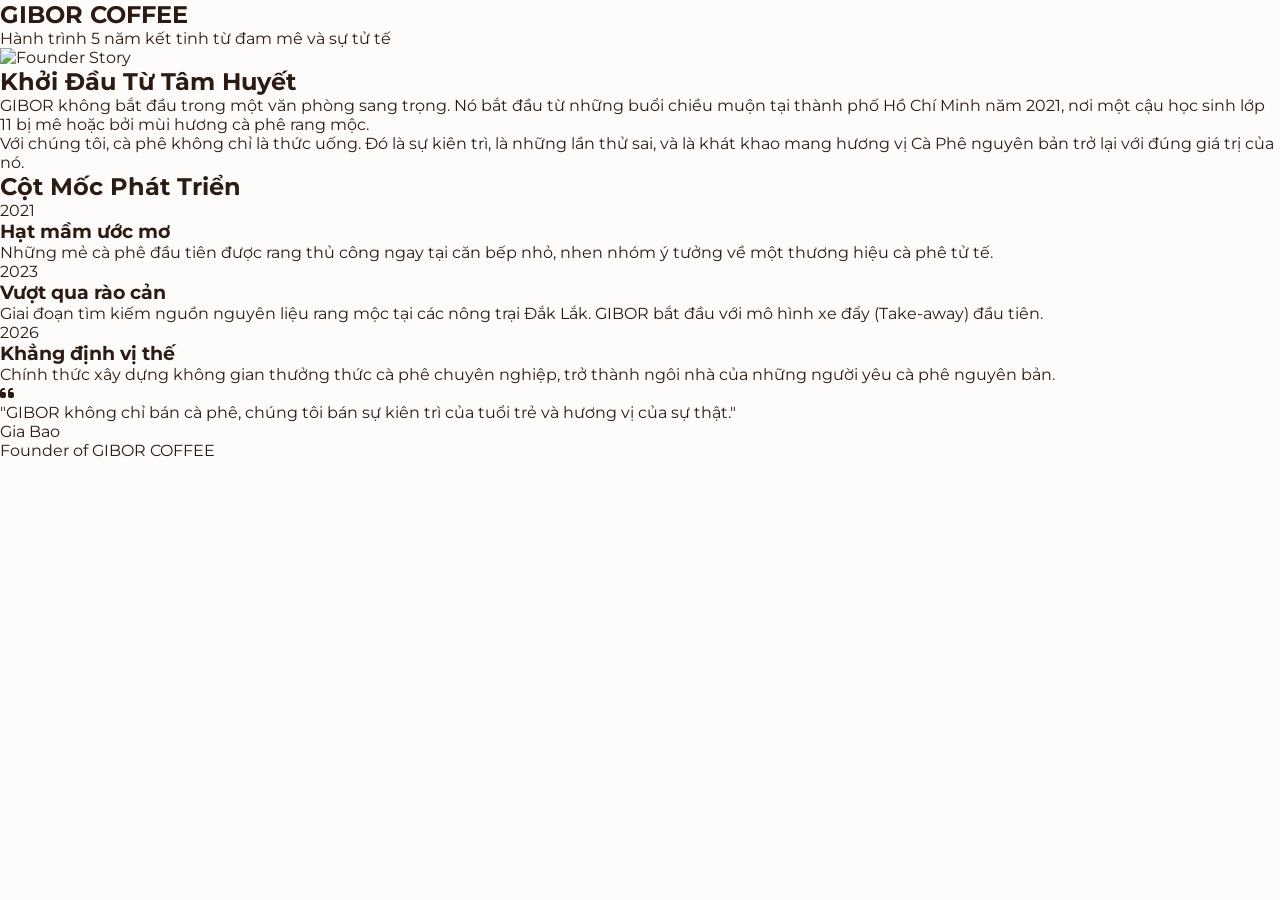
==== commit 58bb748b: "update" ====
--- a/about.html
+++ b/about.html
@@ -34,37 +34,7 @@
   </head>
   <body>
     <!-- HEADER DÙNG CHUNG -->
-    <header class="header">
-      <div class="header-container">
-        <!-- LOGO -->
-        <a href="index.html" class="logo">
-          <img src="images/logo/logo.jpg" alt="GIBOR Coffee" />
-          <span>GIBOR COFFEE</span>
-        </a>
-
-        <!-- NAV -->
-        <nav class="nav">
-          <ul class="nav-links">
-            <li><a href="index.html">Trang chủ</a></li>
-            <li><a href="menu.html">Menu</a></li>
-            <li><a href="about.html">Giới thiệu</a></li>
-            <li><a href="contact.html">Liên hệ</a></li>
-          </ul>
-        </nav>
-
-        <!-- AUTH + CART -->
-        <div class="header-actions">
-          <a href="login.html" class="icon-btn" id="authLink">Đăng nhập</a>
-          <a href="cart.html" class="icon-btn cart">
-            🛒
-            <span>Giỏ hàng</span>
-            <span>0</span>
-          </a>
-          <button class="menu-toggle" id="menuToggle" aria-label="Menu">
-            <i class="fas fa-bars"></i>
-        </div>
-      </div>
-    </header>
+    <div id="header-placeholder"></div>
 
     <main>
       <!-- Loading Screen -->
@@ -72,14 +42,7 @@
         <div class="loader-icon">
           <img src="images/logo/logo.jpg" alt="GIBOR Coffee" />
         </div>
-        <p
-          style="
-            color: white;
-            margin-top: 20px;
-            letter-spacing: 5px;
-            font-weight: 600;
-          "
-        >
+        <p class="preloader-text">
           GIBOR COFFEE
         </p>
       </div>
@@ -174,77 +137,30 @@
     </main>
 
     <!-- FOOTER DÙNG CHUNG -->
-    <footer class="footer">
-      <div class="footer-container">
-        <div class="footer-col">
-          <h3 class="footer-logo">GIBOR COFFEE</h3>
-          <ul>
-            <li>
-              <p>
-                Khơi nguồn cảm hứng từ những hạt cà phê rang xay nguyên chất.
-                Chúng tôi mang đến trải nghiệm hương vị mộc mạc và tinh tế nhất.
-              </p>
-            </li>
-            <li>
-              <img src="images/logo/logoHuit.png" alt="logo-huit" height="60" />
-            </li>
-          </ul>
-        </div>
-
-        <div class="footer-col">
-          <h4>Khám Phá</h4>
-          <ul>
-            <li><a href="index.html">Trang chủ</a></li>
-            <li><a href="menu.html">Menu</a></li>
-            <li><a href="about.html">Giới thiệu</a></li>
-            <li><a href="contact.html">Liên hệ</a></li>
-          </ul>
-        </div>
-
-        <div class="footer-col">
-          <h4>Liên Hệ</h4>
-          <ul>
-            <li>
-              <p>📍 140 Lê Trọng Tấn, Tân Phú, TP.HCM</p>
-            </li>
-            <li>
-              <p>📞 0909 999 999</p>
-            </li>
-          </ul>
-
-          <h4 style="margin-top: 25px">Theo Dõi GIBOR</h4>
-          <div class="social-links">
-            <a href="#" class="btn btn-secondary">Facebook</a>
-            <a href="#" class="btn btn-secondary">TikTok</a>
-          </div>
-        </div>
-
-        <div class="footer-col">
-          <h4>Vị Trí</h4>
-          <div class="google-map">
-            <iframe
-              src="https://www.google.com/maps/embed?pb=!1m18!1m12!1m3!1d31352.538163214747!2d106.5926170349121!3d10.806159823201295!2m3!1f0!2f0!3f0!3m2!1i1024!2i768!4f13.1!3m3!1m2!1s0x31752be27d8b4f4d%3A0x92dcba2950430867!2zVHLGsOG7nW5nIMSQ4bqhaSBo4buNYyBDw7RuZyBUaMawxqFuZyBUUC4gSOG7kyBDaMOtIE1pbmggKEhVSVQp!5e0!3m2!1svi!2s!4v1770452982001!5m2!1svi!2s"
-              width="100%"
-              height="150"
-              style="border: 0"
-              allowfullscreen=""
-              loading="lazy"
-              referrerpolicy="no-referrer-when-downgrade"
-            ></iframe>
-          </div>
-        </div>
-      </div>
-
-      <div class="footer-bottom">
-        <p>© 2026 GIBOR COFFEE. Designed by Team 3 Bảo & Anh.</p>
-      </div>
-    </footer>
+    <div id="footer-placeholder"></div>
 
     <!-- Firebase SDK cho xác thực Google -->
     <script src="https://www.gstatic.com/firebasejs/10.12.5/firebase-app-compat.js"></script>
     <script src="https://www.gstatic.com/firebasejs/10.12.5/firebase-auth-compat.js"></script>
 
+    <!-- Khởi tạo Firebase -->
+    <script>
+      const firebaseConfig = {
+        apiKey: "AIzaSyCnHG40t4WN230Alu4ia0cvzKhfndeBfpE",
+        authDomain: "coffee-a718c.firebaseapp.com",
+        projectId: "coffee-a718c",
+        storageBucket: "coffee-a718c.firebasestorage.app",
+        messagingSenderId: "37237991343",
+        appId: "1:37237991343:web:035a77871af9b41476315a",
+        measurementId: "G-YSS8HXMN6R",
+      };
+      if (!firebase.apps.length) {
+        firebase.initializeApp(firebaseConfig);
+      }
+    </script>
+
     <!-- Phần JS CHUNG -->
+    <script src="js/components.js"></script>
     <script src="js/data.js"></script>
     <script src="js/main.js"></script>
 
--- a/css/style.css
+++ b/css/style.css
@@ -52,6 +52,14 @@
 .preloader-hidden {
   opacity: 0;
   visibility: hidden;
+  pointer-events: none;
+}
+
+.preloader-text {
+  color: white;
+  margin-top: 20px;
+  letter-spacing: 5px;
+  font-weight: 600;
 }
 
 /* 
@@ -80,6 +88,11 @@
   --font-body: "Montserrat", sans-serif;
 }
 
+/* Tiện ích ẩn/hiện phần tử */
+.hidden {
+  display: none !important;
+}
+
 /* Reset */
 * {
   margin: 0;
@@ -93,6 +106,17 @@
   --text: #f5f5f5;
   --navbar: rgba(75, 44, 32, 0.95);
   --card: #1e1e1e;
+}
+
+/* Giữ nguyên style cho nút social ở footer */
+.footer .social-links a {
+  background: var(--primary) !important;
+  color: var(--white) !important;
+  border-color: var(--primary) !important;
+}
+
+.footer .social-links a:hover {
+  background: var(--accent) !important;
 }
 
 body {
--- a/css/mobile.css
+++ b/css/mobile.css
@@ -29,12 +29,29 @@
     font-size: 15px;
     -webkit-tap-highlight-color: transparent;
     -webkit-text-size-adjust: 100%;
+    scroll-behavior: smooth;
   }
   body {
     font-family: system-ui, -apple-system, "Segoe UI", Roboto, sans-serif;
     line-height: 1.6;
     padding-bottom: calc(var(--m-bottom-nav-h) + var(--m-safe-bottom) + 8px);
     overflow-x: hidden;
+    overscroll-behavior-y: contain;
+    touch-action: pan-y;
+  }
+  body.m-lock-scroll {
+    overflow: hidden;
+    height: 100dvh;
+    overscroll-behavior: none;
+  }
+  body.m-lock-scroll .m-drawer {
+    touch-action: pan-y;
+  }
+
+  /* Keep preloader full-screen; avoid collisions with header logo rules. */
+  #preloader {
+    width: 100%;
+    max-width: 100%;
   }
 
   /* ===== HEADER — compact sticky ===== */
@@ -44,6 +61,7 @@
     z-index: 999;
     background: var(--m-primary);
     box-shadow: 0 2px 8px rgba(0,0,0,0.15);
+    backdrop-filter: saturate(1.1) blur(8px);
   }
   .header-container {
     height: var(--m-header-h);
@@ -53,19 +71,25 @@
     justify-content: space-between;
     flex-wrap: nowrap;
     max-width: 100%;
-  }
-  .logo img {
+    min-width: 0;
+  }
+  .header .logo img {
     width: 36px;
     height: 36px;
     border-width: 1.5px;
   }
-  .logo {
+  .header .logo {
     font-size: 1rem;
     gap: 8px;
     letter-spacing: 0.5px;
-  }
-  .logo span {
+    min-width: 0;
+    max-width: calc(100% - 170px);
+  }
+  .header .logo span {
     font-size: 0.95rem;
+    overflow: hidden;
+    text-overflow: ellipsis;
+    white-space: nowrap;
   }
 
   /* Hide desktop nav + auth text */
@@ -118,6 +142,10 @@
     border-radius: var(--m-radius-sm);
     border-width: 1.5px;
   }
+  .menu-toggle:active,
+  .header-actions .icon-btn.cart:active {
+    transform: scale(0.96);
+  }
   .header-actions {
     gap: 8px;
   }
@@ -131,17 +159,21 @@
     opacity: 0;
     visibility: hidden;
     transition: opacity 0.3s ease, visibility 0.3s;
+    overflow: hidden;
+    pointer-events: none;
   }
   .m-drawer-overlay.open {
     opacity: 1;
     visibility: visible;
+    pointer-events: auto;
   }
   .m-drawer {
     position: fixed;
     top: 0;
+    left: 0;
     right: 0;
-    width: 280px;
-    max-width: 85vw;
+    width: 100%;
+    max-width: 100%;
     height: 100%;
     background: var(--m-bg);
     z-index: 9999;
@@ -151,6 +183,14 @@
     flex-direction: column;
     box-shadow: -4px 0 20px rgba(0,0,0,0.15);
     overflow-y: auto;
+    overflow-x: hidden;
+    -webkit-overflow-scrolling: touch;
+    box-sizing: border-box;
+  }
+  .m-drawer,
+  .m-drawer * {
+    box-sizing: border-box;
+    max-width: 100%;
   }
   .m-drawer-overlay.open .m-drawer {
     transform: translateX(0);
@@ -159,15 +199,23 @@
     display: flex;
     align-items: center;
     justify-content: space-between;
+    gap: 10px;
     padding: 16px;
     border-bottom: 1px solid #f0e6dc;
     background: var(--m-surface);
+    min-width: 0;
+    box-sizing: border-box;
   }
   .m-drawer-header .m-drawer-brand {
     font-family: "Playfair Display", serif;
     font-size: 1.15rem;
     color: var(--m-primary);
     font-weight: 700;
+    flex: 1 1 auto;
+    min-width: 0;
+    white-space: nowrap;
+    overflow: hidden;
+    text-overflow: ellipsis;
   }
   .m-drawer-close {
     width: 36px;
@@ -182,6 +230,7 @@
     align-items: center;
     justify-content: center;
     transition: background 0.2s;
+    flex: 0 0 auto;
   }
   .m-drawer-close:active {
     background: #f0e6dc;
@@ -190,6 +239,10 @@
     list-style: none;
     padding: 8px 0;
     margin: 0;
+    min-width: 0;
+  }
+  .m-drawer-nav li {
+    min-width: 0;
   }
   .m-drawer-nav li a {
     display: flex;
@@ -201,6 +254,11 @@
     font-weight: 500;
     transition: background 0.15s;
     text-decoration: none;
+    min-height: 48px;
+    min-width: 0;
+    white-space: normal;
+    overflow-wrap: anywhere;
+    word-break: break-word;
   }
   .m-drawer-nav li a i {
     width: 20px;
@@ -217,6 +275,7 @@
     margin-top: auto;
     padding: 16px;
     border-top: 1px solid #f0e6dc;
+    box-sizing: border-box;
   }
   .m-drawer-auth {
     display: block;
@@ -232,6 +291,7 @@
     cursor: pointer;
     text-decoration: none;
     transition: opacity 0.2s;
+    box-sizing: border-box;
   }
   .m-drawer-auth:active {
     opacity: 0.85;
@@ -252,6 +312,7 @@
     z-index: 997;
     padding-bottom: var(--m-safe-bottom);
     box-shadow: 0 -2px 10px rgba(0,0,0,0.06);
+    backdrop-filter: blur(12px);
   }
   .m-bottom-nav a {
     display: flex;
@@ -283,6 +344,20 @@
   .m-bottom-nav a:active {
     color: var(--m-primary);
   }
+
+  /* Reduce first paint cost on long pages */
+  .menu-section,
+  .footer,
+  .intro,
+  .story-section,
+  .timeline-section,
+  .contact-page,
+  .cart-container,
+  .checkout-page,
+  .payment-container {
+    content-visibility: auto;
+    contain-intrinsic-size: 1px 700px;
+  }
   .m-bottom-nav a .m-nav-badge {
     position: absolute;
     top: 2px;
@@ -438,6 +513,7 @@
     max-width: 320px;
     text-align: center;
     box-shadow: var(--m-shadow);
+    color: #4b2c20;
   }
   .featured-icons > div i {
     font-size: 1.8rem !important;
@@ -448,6 +524,16 @@
     margin: 0;
     font-weight: 600;
     font-size: 0.9rem;
+    color: #4b2c20;
+  }
+
+  body.dark .featured-icons > div {
+    background: #f6efe8;
+    color: #3b241a;
+  }
+  body.dark .featured-icons > div p {
+    color: #3b241a;
+    opacity: 1;
   }
 
   /* ===== PROMO BANNER (index.html) ===== */
@@ -491,11 +577,15 @@
 
   /* Category tabs — sticky scrollable */
   .m-category-tabs {
-    position: sticky;
+    position: fixed;
     top: var(--m-header-h);
-    z-index: 50;
+    left: 0;
+    right: 0;
+    width: 100%;
+    z-index: 998;
     background: var(--m-bg);
     border-bottom: 1px solid #ede3d9;
+    margin-top: 0;
     display: flex;
     overflow-x: auto;
     -webkit-overflow-scrolling: touch;
@@ -556,6 +646,7 @@
     cursor: pointer;
     transition: transform 0.15s;
     position: relative;
+    will-change: transform;
   }
   .menu-card:active {
     transform: scale(0.97);
@@ -693,6 +784,7 @@
     justify-content: center;
     transition: all 0.15s;
     font-size: 0.85rem;
+    color: var(--m-primary);
   }
   .size-btn.active {
     border-color: var(--m-accent);
@@ -733,6 +825,7 @@
     cursor: pointer;
     min-height: 36px;
     transition: all 0.15s;
+    color: var(--m-primary);
   }
   .option-btn.active {
     background: var(--m-accent-light);
@@ -759,6 +852,7 @@
     min-height: 36px;
     cursor: pointer;
     transition: all 0.15s;
+    color: var(--m-primary);
   }
   .topping-btn.active {
     background: var(--m-accent-light);
@@ -775,6 +869,56 @@
     padding: 10px 12px;
     font-size: 0.85rem;
     resize: none;
+    color: var(--m-primary);
+  }
+
+  /* Dark theme popup contrast fix */
+  body.dark .popup-box {
+    background: #1f1f1f;
+    color: #f4e9de;
+    border-top: 1px solid #3f2f25;
+  }
+  body.dark .popup-info h3,
+  body.dark .option-label,
+  body.dark .popup-price {
+    color: var(--m-accent);
+  }
+  body.dark .popup-desc {
+    color: #c4b5a6;
+  }
+  body.dark .size-btn,
+  body.dark .option-btn,
+  body.dark .topping-btn {
+    background: #2a2a2a;
+    border-color: #5b4638;
+    color: #f4e9de;
+  }
+  body.dark .size-btn.active,
+  body.dark .option-btn.active,
+  body.dark .topping-btn.active {
+    background: var(--m-accent-light);
+    border-color: var(--m-accent);
+    color: var(--m-primary);
+  }
+  body.dark .popup-note {
+    background: #252525;
+    border-color: #5b4638;
+    color: #f4e9de;
+  }
+  body.dark .popup-note::placeholder {
+    color: #9f8a78;
+  }
+  body.dark .qty-btn {
+    background: #2a2a2a;
+    border-color: #5b4638;
+    color: #f4e9de;
+  }
+  body.dark .qty-value {
+    color: var(--m-accent);
+  }
+  body.dark .add-cart {
+    background: var(--m-accent);
+    color: var(--m-primary);
   }
 
   /* Quantity stepper */
@@ -1253,11 +1397,24 @@
     margin-bottom: 20px;
   }
   .timeline {
-    padding-left: 20px !important;
+    padding-left: 28px !important;
   }
   .timeline-item {
-    padding-left: 20px;
+    padding-left: 28px;
     margin-bottom: 20px;
+  }
+  .timeline-dot {
+    left: -20px !important;
+    top: 6px;
+    width: 11px;
+    height: 11px;
+  }
+  .timeline-date {
+    display: block;
+    padding-left: 10px;
+    margin-bottom: 8px;
+    font-size: 1rem;
+    line-height: 1.2;
   }
   .timeline-content {
     padding: 16px;
@@ -1307,13 +1464,18 @@
     width: 100% !important;
     padding: 0 !important;
   }
+  .contact-info {
+    text-align: left !important;
+  }
   .contact-title {
     font-size: 1.3rem;
     margin-bottom: 8px;
+    text-align: left;
   }
   .contact-subtitle {
     font-size: 0.85rem;
     margin-bottom: 16px;
+    text-align: left;
   }
   .info-item {
     display: flex;
@@ -1322,16 +1484,32 @@
     padding: 12px;
     background: var(--m-surface);
     border-radius: var(--m-radius);
+    border: 1px solid #eadcca;
+    justify-content: flex-start;
+    text-align: left;
   }
   .info-item .icon {
     font-size: 1.3rem;
   }
   .info-item .text strong {
     font-size: 0.82rem;
+    color: #4b2c20;
   }
   .info-item .text p {
     font-size: 0.85rem;
     margin-top: 2px;
+    color: #5a4335;
+    opacity: 1;
+    text-align: left;
+  }
+
+  body.dark .info-item .text strong {
+    color: #4b2c20;
+  }
+
+  body.dark .info-item .text p {
+    color: #5a4335;
+    opacity: 1;
   }
   .contact-form-box {
     background: var(--m-bg);
@@ -1450,6 +1628,15 @@
 
 /* ===== SMALL PHONE (<=360px) ===== */
 @media (max-width: 360px) {
+  .header-container {
+    padding: 0 8px;
+  }
+  .header .logo span {
+    display: none;
+  }
+  .header-actions {
+    gap: 4px;
+  }
   .menu-grid {
     grid-template-columns: repeat(2, 1fr) !important;
     gap: 8px;
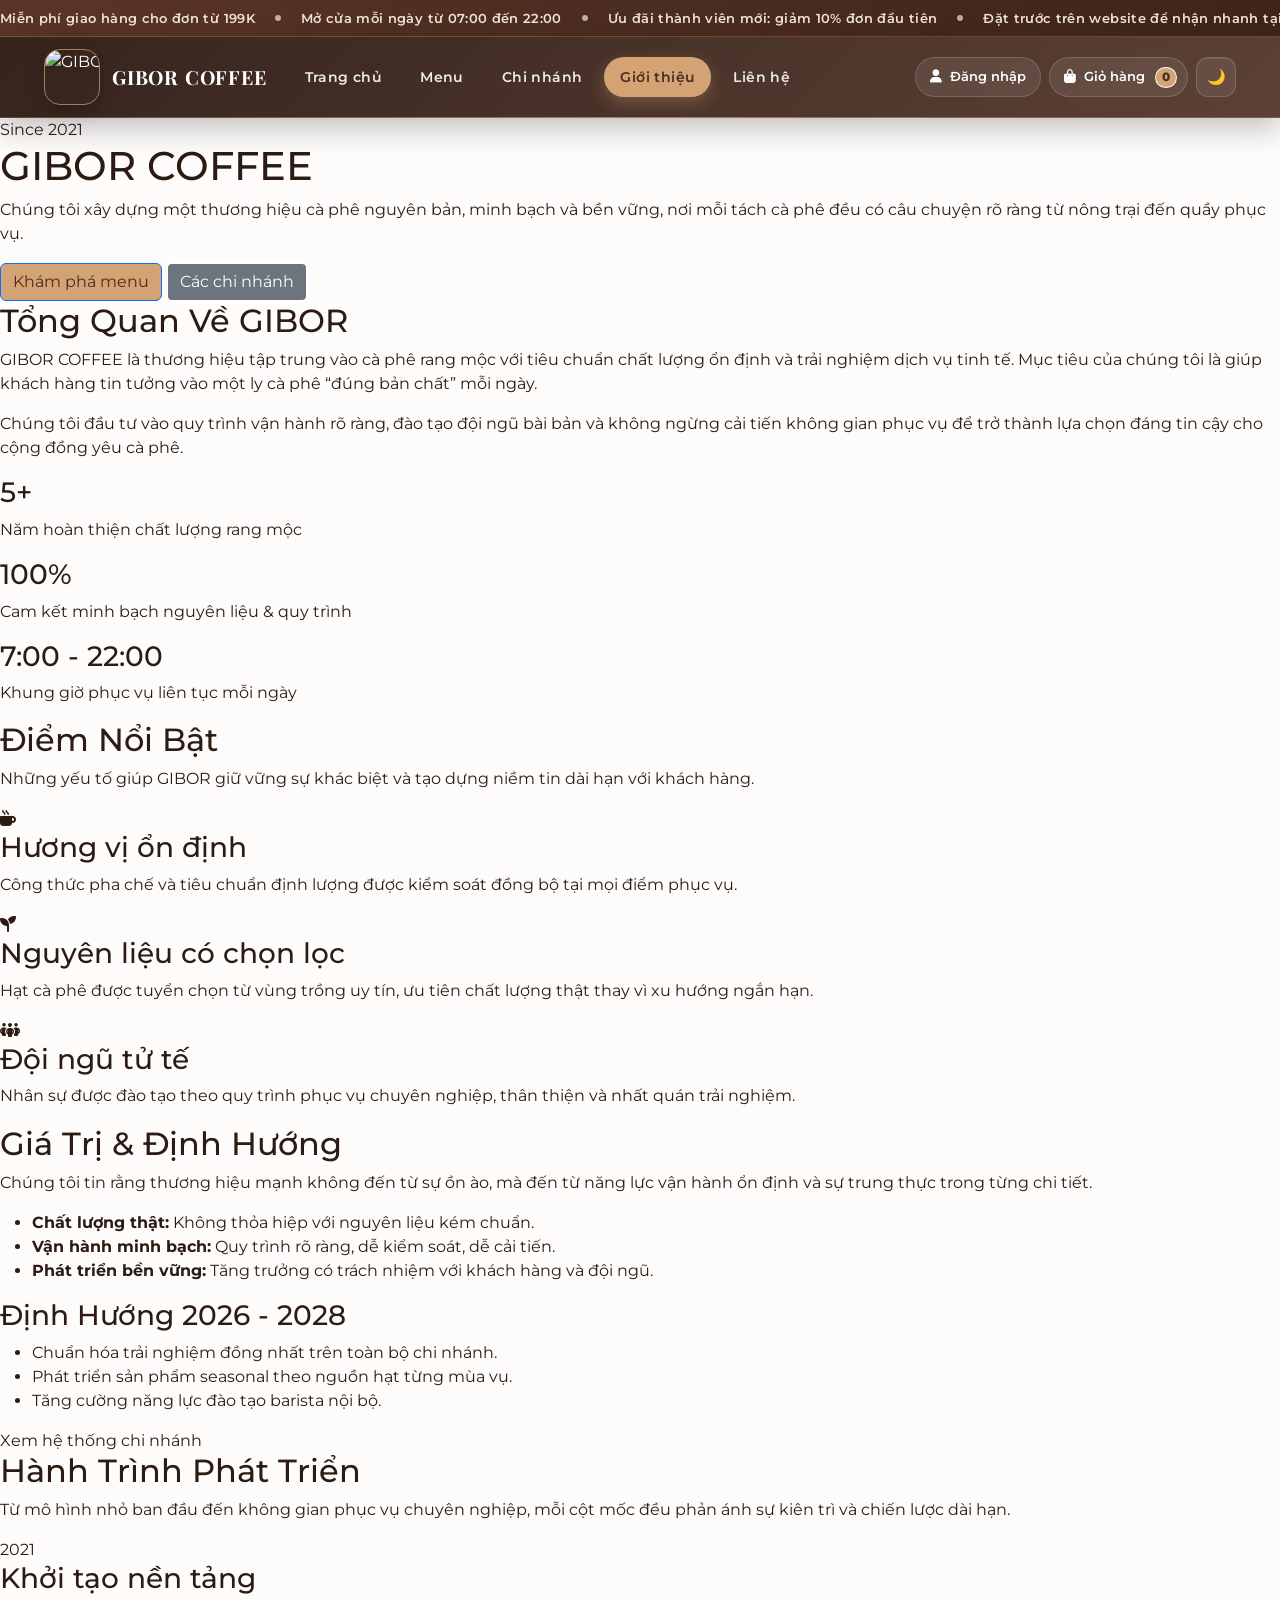
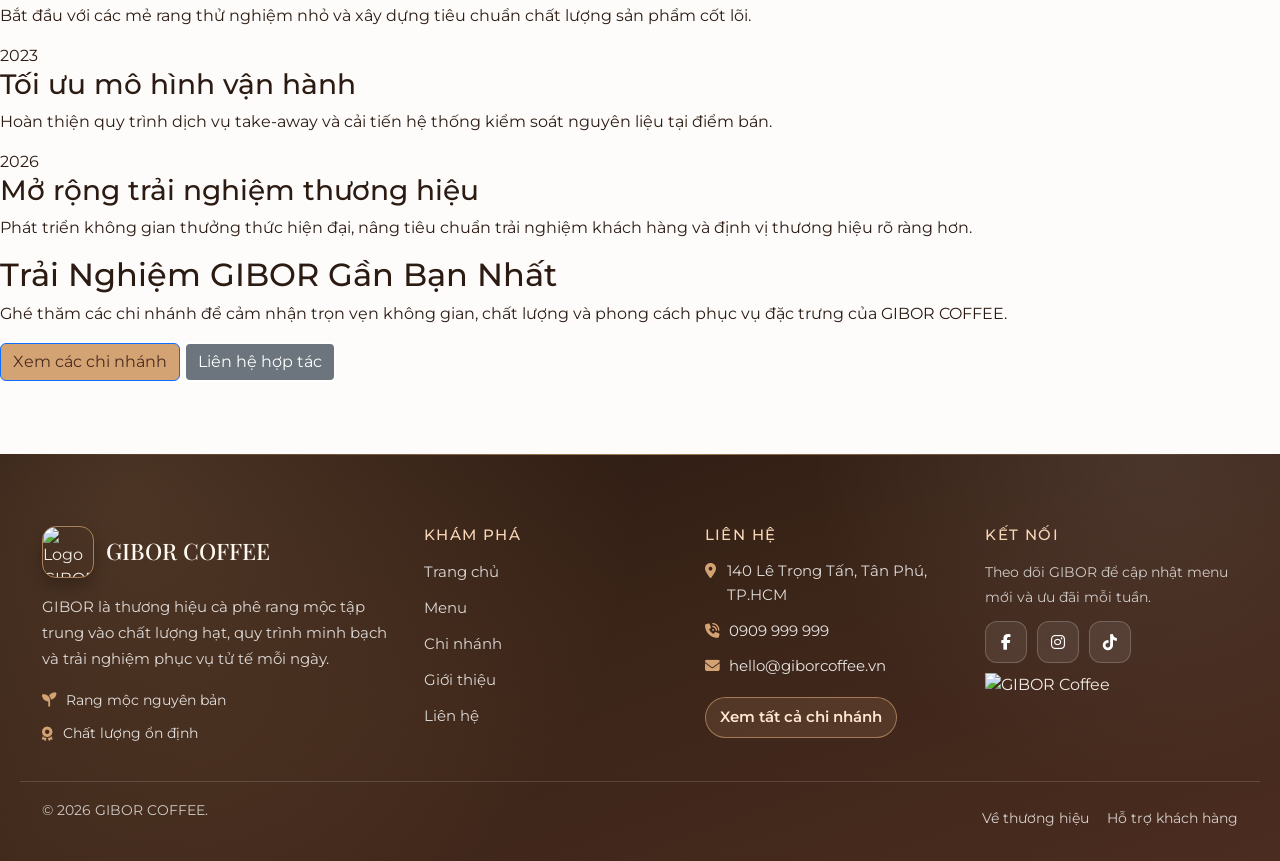
==== commit ffda4b34: "update" ====
--- a/about.html
+++ b/about.html
@@ -15,6 +15,7 @@
     <title>Giới thiệu về GIBOR COFFEE</title>
 
     <!-- THEME CHÍNH DÙNG CHUNG-->
+    <link rel="stylesheet" href="https://cdn.jsdelivr.net/npm/bootstrap@5.3.3/dist/css/bootstrap.min.css" />
     <link rel="stylesheet" href="css/style.css" />
 
     <!-- FRONT DÙNG CHUNG -->
@@ -36,101 +37,187 @@
     <!-- HEADER DÙNG CHUNG -->
     <div id="header-placeholder"></div>
 
-    <main>
+    <main class="about-page">
       <!-- Loading Screen -->
       <div class="logo" id="preloader">
         <div class="loader-icon">
           <img src="images/logo/logo.jpg" alt="GIBOR Coffee" />
         </div>
-        <p class="preloader-text">
-          GIBOR COFFEE
-        </p>
+        <p class="preloader-text">GIBOR COFFEE</p>
       </div>
 
-      <!-- Hero Section -->
-      <section class="about-hero">
-        <div class="hero-content">
+      <section class="about-modern-hero">
+        <div class="about-modern-hero__inner">
+          <span class="about-badge">Since 2021</span>
           <h1>GIBOR COFFEE</h1>
-          <p>Hành trình 5 năm kết tinh từ đam mê và sự tử tế</p>
-        </div>
-      </section>
-
-      <!-- Story Section -->
-      <section class="story-section">
-        <div class="story-img">
-          <img src="images/about/about1.jpg" alt="Founder Story" />
-        </div>
-        <div class="story-text">
-          <h2>Khởi Đầu Từ Tâm Huyết</h2>
-          <p>
-            GIBOR không bắt đầu trong một văn phòng sang trọng. Nó bắt đầu từ
-            những buổi chiều muộn tại thành phố Hồ Chí Minh năm 2021, nơi một
-            cậu học sinh lớp 11 bị mê hoặc bởi mùi hương cà phê rang mộc.
-          </p>
-          <p>
-            Với chúng tôi, cà phê không chỉ là thức uống. Đó là sự kiên trì, là
-            những lần thử sai, và là khát khao mang hương vị Cà Phê nguyên bản
-            trở lại với đúng giá trị của nó.
-          </p>
-        </div>
-      </section>
-
-      <!-- Timeline Section -->
-      <section class="timeline-section">
-        <div class="section-header">
-          <h2>Cột Mốc Phát Triển</h2>
-        </div>
-        <div class="timeline">
-          <!-- 2021 -->
-          <div class="timeline-item">
-            <div class="timeline-dot"></div>
-            <div class="timeline-date">2021</div>
-            <div class="timeline-content">
-              <h3>Hạt mầm ước mơ</h3>
+          <p>
+            Chúng tôi xây dựng một thương hiệu cà phê nguyên bản, minh bạch và
+            bền vững, nơi mỗi tách cà phê đều có câu chuyện rõ ràng từ nông trại
+            đến quầy phục vụ.
+          </p>
+          <div class="about-hero-actions">
+            <a href="menu.html" class="btn btn-primary">Khám phá menu</a>
+            <a href="branches.html" class="btn btn-secondary">Các chi nhánh</a>
+          </div>
+        </div>
+      </section>
+
+      <section class="about-overview">
+        <div class="about-overview__intro">
+          <h2>Tổng Quan Về GIBOR</h2>
+          <p>
+            GIBOR COFFEE là thương hiệu tập trung vào cà phê rang mộc với tiêu
+            chuẩn chất lượng ổn định và trải nghiệm dịch vụ tinh tế. Mục tiêu
+            của chúng tôi là giúp khách hàng tin tưởng vào một ly cà phê “đúng
+            bản chất” mỗi ngày.
+          </p>
+          <p>
+            Chúng tôi đầu tư vào quy trình vận hành rõ ràng, đào tạo đội ngũ bài
+            bản và không ngừng cải tiến không gian phục vụ để trở thành lựa chọn
+            đáng tin cậy cho cộng đồng yêu cà phê.
+          </p>
+        </div>
+        <div class="about-overview__stats">
+          <article class="about-stat-card">
+            <h3>5+</h3>
+            <p>Năm hoàn thiện chất lượng rang mộc</p>
+          </article>
+          <article class="about-stat-card">
+            <h3>100%</h3>
+            <p>Cam kết minh bạch nguyên liệu & quy trình</p>
+          </article>
+          <article class="about-stat-card">
+            <h3>7:00 - 22:00</h3>
+            <p>Khung giờ phục vụ liên tục mỗi ngày</p>
+          </article>
+        </div>
+      </section>
+
+      <section class="about-highlights">
+        <div class="about-section-heading">
+          <h2>Điểm Nổi Bật</h2>
+          <p>
+            Những yếu tố giúp GIBOR giữ vững sự khác biệt và tạo dựng niềm tin
+            dài hạn với khách hàng.
+          </p>
+        </div>
+        <div class="about-highlight-grid">
+          <article class="about-highlight-card">
+            <i class="fas fa-mug-hot"></i>
+            <h3>Hương vị ổn định</h3>
+            <p>
+              Công thức pha chế và tiêu chuẩn định lượng được kiểm soát đồng bộ
+              tại mọi điểm phục vụ.
+            </p>
+          </article>
+          <article class="about-highlight-card">
+            <i class="fas fa-seedling"></i>
+            <h3>Nguyên liệu có chọn lọc</h3>
+            <p>
+              Hạt cà phê được tuyển chọn từ vùng trồng uy tín, ưu tiên chất
+              lượng thật thay vì xu hướng ngắn hạn.
+            </p>
+          </article>
+          <article class="about-highlight-card">
+            <i class="fas fa-people-group"></i>
+            <h3>Đội ngũ tử tế</h3>
+            <p>
+              Nhân sự được đào tạo theo quy trình phục vụ chuyên nghiệp, thân
+              thiện và nhất quán trải nghiệm.
+            </p>
+          </article>
+        </div>
+      </section>
+
+      <section class="about-values">
+        <div class="about-values__content">
+          <h2>Giá Trị & Định Hướng</h2>
+          <p>
+            Chúng tôi tin rằng thương hiệu mạnh không đến từ sự ồn ào, mà đến từ
+            năng lực vận hành ổn định và sự trung thực trong từng chi tiết.
+          </p>
+          <ul class="about-values-list">
+            <li>
+              <strong>Chất lượng thật:</strong> Không thỏa hiệp với nguyên liệu
+              kém chuẩn.
+            </li>
+            <li>
+              <strong>Vận hành minh bạch:</strong> Quy trình rõ ràng, dễ kiểm
+              soát, dễ cải tiến.
+            </li>
+            <li>
+              <strong>Phát triển bền vững:</strong> Tăng trưởng có trách nhiệm
+              với khách hàng và đội ngũ.
+            </li>
+          </ul>
+        </div>
+        <div class="about-values__panel">
+          <h3>Định Hướng 2026 - 2028</h3>
+          <ul>
+            <li>Chuẩn hóa trải nghiệm đồng nhất trên toàn bộ chi nhánh.</li>
+            <li>Phát triển sản phẩm seasonal theo nguồn hạt từng mùa vụ.</li>
+            <li>Tăng cường năng lực đào tạo barista nội bộ.</li>
+          </ul>
+          <a href="branches.html" class="about-link-pill"
+            >Xem hệ thống chi nhánh</a
+          >
+        </div>
+      </section>
+
+      <section class="about-timeline-section">
+        <div class="about-section-heading">
+          <h2>Hành Trình Phát Triển</h2>
+          <p>
+            Từ mô hình nhỏ ban đầu đến không gian phục vụ chuyên nghiệp, mỗi cột
+            mốc đều phản ánh sự kiên trì và chiến lược dài hạn.
+          </p>
+        </div>
+        <div class="about-timeline">
+          <article class="about-timeline-item">
+            <span class="about-timeline-year">2021</span>
+            <div class="about-timeline-content">
+              <h3>Khởi tạo nền tảng</h3>
               <p>
-                Những mẻ cà phê đầu tiên được rang thủ công ngay tại căn bếp
-                nhỏ, nhen nhóm ý tưởng về một thương hiệu cà phê tử tế.
+                Bắt đầu với các mẻ rang thử nghiệm nhỏ và xây dựng tiêu chuẩn
+                chất lượng sản phẩm cốt lõi.
               </p>
             </div>
-          </div>
-          <!-- 2023 -->
-          <div class="timeline-item">
-            <div class="timeline-dot"></div>
-            <div class="timeline-date">2023</div>
-            <div class="timeline-content">
-              <h3>Vượt qua rào cản</h3>
+          </article>
+          <article class="about-timeline-item">
+            <span class="about-timeline-year">2023</span>
+            <div class="about-timeline-content">
+              <h3>Tối ưu mô hình vận hành</h3>
               <p>
-                Giai đoạn tìm kiếm nguồn nguyên liệu rang mộc tại các nông trại
-                Đắk Lắk. GIBOR bắt đầu với mô hình xe đẩy (Take-away) đầu tiên.
+                Hoàn thiện quy trình dịch vụ take-away và cải tiến hệ thống kiểm
+                soát nguyên liệu tại điểm bán.
               </p>
             </div>
-          </div>
-          <!-- 2026 -->
-          <div class="timeline-item">
-            <div class="timeline-dot"></div>
-            <div class="timeline-date">2026</div>
-            <div class="timeline-content">
-              <h3>Khẳng định vị thế</h3>
+          </article>
+          <article class="about-timeline-item">
+            <span class="about-timeline-year">2026</span>
+            <div class="about-timeline-content">
+              <h3>Mở rộng trải nghiệm thương hiệu</h3>
               <p>
-                Chính thức xây dựng không gian thưởng thức cà phê chuyên nghiệp,
-                trở thành ngôi nhà của những người yêu cà phê nguyên bản.
+                Phát triển không gian thưởng thức hiện đại, nâng tiêu chuẩn trải
+                nghiệm khách hàng và định vị thương hiệu rõ ràng hơn.
               </p>
             </div>
-          </div>
-        </div>
-      </section>
-
-      <!-- Founder Signature Section -->
-      <section class="founder-section">
-        <div class="founder-quote">
-          <i class="fas fa-quote-left"></i>
-          <blockquote>
-            "GIBOR không chỉ bán cà phê, chúng tôi bán sự kiên trì của tuổi trẻ
-            và hương vị của sự thật."
-          </blockquote>
-          <div class="signature-container">
-            <div class="signature-name">Gia Bao</div>
-            <div class="founder-title">Founder of GIBOR COFFEE</div>
+          </article>
+        </div>
+      </section>
+
+      <section class="about-cta">
+        <div class="about-cta-box">
+          <h2>Trải Nghiệm GIBOR Gần Bạn Nhất</h2>
+          <p>
+            Ghé thăm các chi nhánh để cảm nhận trọn vẹn không gian, chất lượng
+            và phong cách phục vụ đặc trưng của GIBOR COFFEE.
+          </p>
+          <div class="about-cta-actions">
+            <a href="branches.html" class="btn btn-primary"
+              >Xem các chi nhánh</a
+            >
+            <a href="contact.html" class="btn btn-secondary">Liên hệ hợp tác</a>
           </div>
         </div>
       </section>
@@ -162,6 +249,7 @@
     <!-- Phần JS CHUNG -->
     <script src="js/components.js"></script>
     <script src="js/data.js"></script>
+    <script src="https://cdn.jsdelivr.net/npm/bootstrap@5.3.3/dist/js/bootstrap.bundle.min.js"></script>
     <script src="js/main.js"></script>
 
     <!-- Phần JS của about -->
--- a/css/style.css
+++ b/css/style.css
@@ -83,6 +83,40 @@
   /* Coffee accent */
   --accent-dark: #b08968;
 
+  /* Header */
+  --header-surface: linear-gradient(
+    135deg,
+    rgba(45, 27, 19, 0.96),
+    rgba(75, 44, 32, 0.9)
+  );
+  --header-surface-scrolled: linear-gradient(
+    135deg,
+    rgba(38, 22, 15, 0.98),
+    rgba(66, 37, 26, 0.95)
+  );
+  --header-border: rgba(255, 255, 255, 0.16);
+  --header-border-strong: rgba(212, 163, 115, 0.42);
+  --header-shadow: 0 10px 30px rgba(28, 16, 11, 0.26);
+  --header-action-bg: rgba(255, 255, 255, 0.08);
+  --header-action-bg-hover: rgba(212, 163, 115, 0.24);
+  --dark-page-bg: #121212;
+  --dark-popup-bg: #ffffff;
+
+  /* Motion */
+  --motion-fast: 180ms;
+  --motion-base: 320ms;
+  --motion-slow: 560ms;
+  --motion-ease-standard: cubic-bezier(0.22, 1, 0.36, 1);
+  --motion-ease-snappy: cubic-bezier(0.4, 0, 0.2, 1);
+  --motion-stagger-step: 90ms;
+
+  /* Bootstrap mapping */
+  --bs-primary: #4b2c20;
+  --bs-secondary: #d4a373;
+  --bs-body-bg: #fdfcfb;
+  --bs-body-color: #2c1b12;
+  --bs-link-color: #6b4226;
+  --bs-link-hover-color: #4b2c20;
   /* Fonts */
   --font-heading: "Playfair Display", serif;
   --font-body: "Montserrat", sans-serif;
@@ -98,6 +132,10 @@
   margin: 0;
   padding: 0;
   box-sizing: border-box;
+}
+
+html {
+  scroll-behavior: smooth;
 }
 
 /* ================================== NỀN TỐI ==================================  */
@@ -106,27 +144,45 @@
   --text: #f5f5f5;
   --navbar: rgba(75, 44, 32, 0.95);
   --card: #1e1e1e;
-}
-
-/* Giữ nguyên style cho nút social ở footer */
-.footer .social-links a {
-  background: var(--primary) !important;
-  color: var(--white) !important;
-  border-color: var(--primary) !important;
-}
-
-.footer .social-links a:hover {
-  background: var(--accent) !important;
+  --dark-page-bg: linear-gradient(90deg, #171314 0%, #211b1c 100%);
+  --dark-popup-bg: linear-gradient(90deg, #171314 0%, #211b1c 100%);
+  --header-surface: linear-gradient(
+    135deg,
+    rgba(24, 16, 12, 0.96),
+    rgba(53, 33, 24, 0.92)
+  );
+  --header-surface-scrolled: linear-gradient(
+    135deg,
+    rgba(22, 14, 10, 0.98),
+    rgba(45, 27, 19, 0.96)
+  );
+  --header-border: rgba(255, 255, 255, 0.12);
+  --header-border-strong: rgba(212, 163, 115, 0.5);
+  --header-shadow: 0 12px 32px rgba(0, 0, 0, 0.42);
+  --header-action-bg: rgba(255, 255, 255, 0.07);
+  --header-action-bg-hover: rgba(212, 163, 115, 0.28);
+  --bs-body-bg: #171314;
+  --bs-body-color: #f5f5f5;
+  --bs-link-color: #e1b183;
+  --bs-link-hover-color: #f0c89f;
+  color-scheme: dark;
 }
 
 body {
   background: var(--bg);
   color: var(--text);
+  text-rendering: optimizeLegibility;
+  -webkit-font-smoothing: antialiased;
+  color-scheme: light;
   transition:
     background 0.4s ease,
     color 0.4s ease;
 }
 
+body.dark {
+  background: var(--dark-page-bg);
+}
+
 .navbar {
   background: var(--navbar);
 }
@@ -137,95 +193,272 @@
 }
 
 .theme-toggle {
-  background: transparent;
-  border: 1px solid var(--accent);
-  border-radius: 50%;
-  width: 36px;
-  height: 36px;
-  font-size: 16px;
+  width: 40px;
+  height: 40px;
+  border: 1px solid var(--header-border);
+  border-radius: 12px;
+  background: var(--header-action-bg);
+  color: var(--white);
+  font-size: 15px;
   cursor: pointer;
-  color: var(--accent);
-  transition: all 0.3s ease;
+  transition: all 0.25s ease;
   display: inline-flex;
   align-items: center;
   justify-content: center;
   box-sizing: border-box;
+  box-shadow: inset 0 1px 0 rgba(255, 255, 255, 0.08);
 }
 
 .theme-toggle:hover {
-  background: var(--accent);
-  color: #fff;
-  transform: rotate(15deg);
+  background: var(--header-action-bg-hover);
+  border-color: var(--accent);
+  color: var(--white);
+  transform: translateY(-1px);
+}
+
+.theme-toggle:focus-visible {
+  outline: 2px solid var(--accent);
+  outline-offset: 2px;
+}
+
+:where(
+    a,
+    button,
+    input,
+    textarea,
+    select,
+    .btn,
+    .icon-btn,
+    .menu-card,
+    .card,
+    .product-item,
+    .trust-item,
+    .contact-card,
+    .home-btn,
+    .social-links a
+  ) {
+  transition-timing-function: var(--motion-ease-standard);
+  transition-duration: var(--motion-base);
+}
+
+:where(.menu-card, .card, .product-item, .trust-item, .contact-card, .home-btn) {
+  will-change: transform, box-shadow, filter;
+}
+
+:where(a, button, .btn, .icon-btn, .home-btn):focus-visible {
+  outline: 2px solid var(--accent);
+  outline-offset: 2px;
+}
+
+/* 
+====================================== TOP MARQUEE ======================================
+*/
+.top-marquee {
+  position: relative;
+  width: 100%;
+  overflow: hidden;
+  border-bottom: 1px solid rgba(212, 163, 115, 0.3);
+  background: linear-gradient(90deg, #5a3527 0%, #4b2c20 50%, #3f2419 100%);
+  color: #f8ebe0;
+}
+
+.top-marquee__track {
+  display: flex;
+  width: max-content;
+  min-width: 100%;
+  animation: marquee-slide 24s linear infinite;
+  will-change: transform;
+}
+
+.top-marquee__group {
+  display: inline-flex;
+  align-items: center;
+  flex-shrink: 0;
+  padding: 8px 0;
+}
+
+.top-marquee__item {
+  display: inline-flex;
+  align-items: center;
+  font-size: 0.84rem;
+  font-weight: 600;
+  letter-spacing: 0.35px;
+  opacity: 0.96;
+  white-space: nowrap;
+}
+
+.top-marquee__dot {
+  width: 6px;
+  height: 6px;
+  border-radius: 999px;
+  margin: 0 1.25rem;
+  background: rgba(255, 255, 255, 0.62);
+  flex: 0 0 auto;
+}
+
+@keyframes marquee-slide {
+  from {
+    transform: translate3d(0, 0, 0);
+  }
+  to {
+    transform: translate3d(-50%, 0, 0);
+  }
+}
+
+body.dark .top-marquee {
+  border-bottom-color: rgba(212, 163, 115, 0.35);
+  background: linear-gradient(90deg, #2a1912 0%, #24160f 50%, #1d120d 100%);
+  color: #f4ddc8;
+}
+
+@media (max-width: 768px) {
+  .top-marquee__track {
+    animation-duration: 18s;
+  }
+
+  .top-marquee__group {
+    padding: 7px 0;
+  }
+
+  .top-marquee__item {
+    font-size: 0.74rem;
+    letter-spacing: 0.25px;
+  }
+
+  .top-marquee__dot {
+    margin: 0 0.9rem;
+  }
+}
+
+.reveal-on-scroll {
+  opacity: 0;
+  transform: translate3d(0, 28px, 0) scale(0.985);
+  transition:
+    opacity var(--motion-slow) var(--motion-ease-standard),
+    transform var(--motion-slow) var(--motion-ease-standard);
+  will-change: opacity, transform;
+}
+
+.reveal-on-scroll.is-visible {
+  opacity: 1;
+  transform: translate3d(0, 0, 0) scale(1);
+}
+
+.reveal-on-scroll.reveal-delay-1 {
+  transition-delay: calc(var(--motion-stagger-step) * 1);
+}
+
+.reveal-on-scroll.reveal-delay-2 {
+  transition-delay: calc(var(--motion-stagger-step) * 2);
+}
+
+.reveal-on-scroll.reveal-delay-3 {
+  transition-delay: calc(var(--motion-stagger-step) * 3);
 }
 
 /* 
 ========================================== PHẦN HEADER ==================================
 */
 .header {
-  position: sticky; /* cuộn xuống */
+  position: sticky;
   top: 0;
   z-index: 999;
-  background: var(--primary);
-  transition: all 0.3s ease;
+  background: var(--header-surface);
+  border-bottom: 1px solid var(--header-border);
+  box-shadow: var(--header-shadow);
+  backdrop-filter: blur(14px) saturate(140%);
+  transition:
+    background 0.35s ease,
+    border-color 0.35s ease,
+    box-shadow 0.35s ease;
+}
+
+.header::after {
+  content: "";
+  position: absolute;
+  left: 0;
+  right: 0;
+  bottom: -1px;
+  height: 1px;
+  background: linear-gradient(
+    90deg,
+    transparent 0%,
+    rgba(212, 163, 115, 0.55) 50%,
+    transparent 100%
+  );
+  pointer-events: none;
 }
 
 .header-container {
-  max-width: 1200px;
+  max-width: 1240px;
   margin: auto;
-  padding: 12px 20px;
+  min-height: 80px;
+  padding: 10px 22px;
   display: flex;
   align-items: center;
   justify-content: space-between;
+  gap: 22px;
   flex-wrap: nowrap;
-}
-
-/* LOGO */
-.logo {
-  display: flex;
+  transition:
+    min-height 0.35s ease,
+    padding 0.35s ease;
+}
+
+.header .logo {
+  display: inline-flex;
   align-items: center;
   gap: 12px;
-  font-family: var(--font-heading);
-  font-size: 1.6rem;
   color: var(--white);
   flex-shrink: 0;
   white-space: nowrap;
 }
 
-.logo img {
-  width: 100px;
-  height: 100px;
-  border-radius: 50%;
+.header .logo img {
+  width: 56px;
+  height: 56px;
+  border-radius: 16px;
   object-fit: cover;
-  border: 2px solid var(--accent);
-  transition: 0.4s ease;
-}
-
-.logo:hover img {
-  transform: rotate(8deg) scale(1.05);
-  box-shadow: 0 0 15px rgba(212, 163, 115, 0.7);
-}
-
-/* THANH ĐIỀU HƯỚNG */
-
-.navbar {
-  display: flex;
-  justify-content: space-between;
-  align-items: center;
-  padding: 12px 8%;
-  background: rgba(75, 44, 32, 0.95);
-  backdrop-filter: blur(6px);
-  position: sticky;
-  top: 0;
-  z-index: 1000;
-  transition:
-    background 0.4s ease,
-    box-shadow 0.4s ease;
+  border: 1.5px solid rgba(212, 163, 115, 0.7);
+  box-shadow: 0 6px 16px rgba(0, 0, 0, 0.28);
+  transition: transform 0.35s ease;
+}
+
+.header .logo:hover img {
+  transform: translateY(-2px) scale(1.03);
+}
+
+.header .logo-text {
+  display: flex;
+  flex-direction: column;
+  line-height: 1.15;
+}
+
+.header .logo-text strong {
+  font-family: var(--font-heading);
+  font-size: 1.22rem;
+  letter-spacing: 0.8px;
+  font-weight: 700;
+}
+
+.header .logo-text small {
+  margin-top: 2px;
+  font-size: 0.67rem;
+  letter-spacing: 1px;
+  text-transform: uppercase;
+  color: rgba(255, 255, 255, 0.72);
+  font-weight: 600;
+}
+
+.nav {
+  flex: 1;
+  min-width: 0;
 }
 
 .nav-links {
   display: flex;
   list-style: none;
-  gap: 30px;
+  justify-content: center;
+  gap: 6px;
   white-space: nowrap;
   flex-wrap: nowrap;
 }
@@ -235,104 +468,111 @@
 }
 
 .nav-links a {
+  display: inline-flex;
+  align-items: center;
+  justify-content: center;
+  min-height: 40px;
+  padding: 0 16px;
+  border-radius: 999px;
+  color: rgba(255, 255, 255, 0.9);
+  font-size: 0.88rem;
+  font-weight: 600;
+  letter-spacing: 0.4px;
+  transition: all 0.25s ease;
+  white-space: nowrap;
+}
+
+.nav-links a::after {
+  display: none;
+}
+
+.nav-links a:hover {
   color: var(--white);
-  font-size: 15px;
-  font-weight: 600;
-  text-transform: uppercase;
-  letter-spacing: 1px;
-  padding: 6px 0;
-  transition: color 0.3s ease;
-  white-space: nowrap;
-}
-
-/* Gạch chân chạy */
-.nav-links a::after {
-  content: "";
-  position: absolute;
-  left: 50%;
-  bottom: 0;
-  width: 0;
-  height: 2px;
+  background: rgba(255, 255, 255, 0.12);
+}
+
+.nav-links a.is-active,
+.nav-links a[aria-current="page"] {
+  color: var(--primary);
   background: var(--accent);
-  transition: all 0.3s ease;
-  transform: translateX(-50%);
-}
-
-.nav-links a:hover {
-  color: var(--accent);
-}
-
-.nav-links a:hover::after {
-  width: 100%;
-}
-
-/* Khi scroll */
+  box-shadow: 0 6px 16px rgba(212, 163, 115, 0.32);
+}
+
 .header.scrolled {
-  background-color: var(
-    --primary-color
-  ); /* Sử dụng đúng tên biến đã khai báo ở :root */
-  box-shadow: 0 4px 20px rgba(0, 0, 0, 0.4); /* Đổ bóng dùng rgba để chỉnh độ mờ cho đẹp */
-  transition: all 0.4s ease; /* Giúp hiệu ứng biến đổi mượt mà */
+  background: var(--header-surface-scrolled);
+  border-bottom-color: var(--header-border-strong);
+  box-shadow: 0 14px 30px rgba(0, 0, 0, 0.28);
+}
+
+.header.scrolled .header-container {
+  min-height: 74px;
+  padding-top: 8px;
+  padding-bottom: 8px;
 }
 
 .header-actions {
   display: flex;
   align-items: center;
-  gap: 15px;
+  gap: 9px;
   flex-shrink: 0;
   white-space: nowrap;
 }
 
 .icon-btn {
-  padding: 6px 14px;
-  border-radius: 20px;
-  border: 1px solid var(--accent);
+  min-height: 40px;
+  padding: 0 14px;
+  border-radius: 999px;
+  border: 1px solid var(--header-border);
+  background: var(--header-action-bg);
   color: var(--white);
-  font-size: 14px;
-  height: 36px;
+  font-size: 0.82rem;
+  font-weight: 600;
   display: inline-flex;
   align-items: center;
   justify-content: center;
+  gap: 8px;
   box-sizing: border-box;
   white-space: nowrap;
   flex-shrink: 0;
+  transition: all 0.25s ease;
+}
+
+.icon-btn i {
+  font-size: 0.84rem;
 }
 
 .icon-btn:hover {
-  background: var(--accent);
-  color: var(--primary);
-  transform: translateY(-3px);
+  background: var(--header-action-bg-hover);
+  border-color: var(--accent);
+  color: var(--white);
+  transform: translateY(-1px);
+}
+
+.icon-btn.auth-btn.logged-in {
+  border-color: rgba(212, 163, 115, 0.7);
+  background: rgba(212, 163, 115, 0.2);
 }
 
 .icon-btn.cart {
-  font-size: 14px;
-  font-weight: 600;
-  padding: 6px 14px;
-  height: 36px;
+  padding-right: 10px;
 }
 
 /* Số lượng giỏ hàng */
 .icon-btn.cart span:last-child {
   background: var(--accent);
   color: var(--primary);
-  font-size: 15px;
+  font-size: 0.72rem;
   font-weight: 800;
-  height: 25px;
+  min-width: 21px;
+  height: 21px;
   padding: 0 6px;
-  border-radius: 50%;
+  border-radius: 999px;
   display: inline-flex;
   align-items: center;
   justify-content: center;
-  margin-left: 6px;
-  border: 2px solid var(--white);
-}
-
-.header.scrolled {
-  background: rgba(75, 44, 32, 0.9);
-  backdrop-filter: blur(6px);
-  box-shadow: 0 5px 20px rgba(0, 0, 0, 0.2);
-}
-
+  margin-left: 2px;
+  border: 1.5px solid rgba(255, 255, 255, 0.95);
+}
 /* ========================================== PHẦN THÂN ================================== */
 
 body {
@@ -372,75 +612,237 @@
 
 /* ========================================== PHẦN FOOTER ================================== */
 .footer {
-  background: var(--primary);
+  position: relative;
+  margin-top: 72px;
+  padding: 72px 0 24px;
+  color: #f3ece6;
+  background:
+    radial-gradient(
+      circle at 10% 10%,
+      rgba(212, 163, 115, 0.2),
+      transparent 42%
+    ),
+    radial-gradient(
+      circle at 90% 0%,
+      rgba(255, 255, 255, 0.08),
+      transparent 28%
+    ),
+    linear-gradient(160deg, #25160f 0%, #3a2418 45%, #4b2c20 100%);
+  overflow: hidden;
+}
+
+.footer::before {
+  content: "";
+  position: absolute;
+  left: 0;
+  right: 0;
+  top: 0;
+  height: 1px;
+  background: linear-gradient(
+    90deg,
+    transparent 0%,
+    rgba(212, 163, 115, 0.7) 50%,
+    transparent 100%
+  );
+}
+
+.footer-container {
+  max-width: 1240px;
+  margin: auto;
+  padding: 0 22px;
+  display: grid;
+  grid-template-columns: 1.4fr repeat(3, minmax(0, 1fr));
+  gap: 28px;
+}
+
+.footer-col {
+  min-width: 0;
+}
+
+.footer-brand-link {
+  display: inline-flex;
+  align-items: center;
+  gap: 12px;
+  margin-bottom: 16px;
+}
+
+.footer-brand-link img {
+  width: 52px;
+  height: 52px;
+  object-fit: cover;
+  border-radius: 14px;
+  border: 1.5px solid rgba(212, 163, 115, 0.7);
+  box-shadow: 0 8px 16px rgba(0, 0, 0, 0.24);
+}
+
+.footer-logo {
+  font-family: var(--font-heading);
+  color: #fff8f1;
+  font-size: 1.42rem;
+  margin-bottom: 2px;
+}
+
+.footer-brand-link p {
+  font-size: 0.72rem;
+  letter-spacing: 1.3px;
+  text-transform: uppercase;
+  color: rgba(255, 255, 255, 0.65);
+  font-weight: 600;
+}
+
+.footer-description {
+  font-size: 0.95rem;
+  line-height: 1.7;
+  color: rgba(255, 255, 255, 0.82);
+  margin-bottom: 18px;
+}
+
+.footer-badges,
+.footer-links,
+.footer-contact,
+.footer-social-note {
+  list-style: none;
+  padding: 0;
+  margin: 0;
+  display: grid;
+  gap: 12px;
+}
+
+.footer-badges li {
+  display: flex;
+  align-items: center;
+  gap: 10px;
+  color: rgba(255, 255, 255, 0.85);
+  font-size: 0.9rem;
+}
+
+.footer-badges i {
+  color: var(--accent);
+}
+
+.footer-col h4 {
+  margin-bottom: 16px;
+  font-size: 0.96rem;
+  color: #f8d7b7;
+  text-transform: uppercase;
+  letter-spacing: 1.4px;
+}
+
+.footer-links a {
+  color: rgba(255, 255, 255, 0.82);
+  font-size: 0.92rem;
+  transition: all 0.25s ease;
+}
+
+.footer-links a:hover {
   color: var(--white);
-  padding: 60px 0 20px;
-  margin-top: 50px;
-}
-
-.footer-container {
-  max-width: 1200px;
-  margin: auto;
-  padding: 0 20px;
-  display: flex;
+  padding-left: 6px;
+}
+
+.footer-contact li {
+  display: flex;
+  align-items: flex-start;
+  gap: 10px;
+  color: rgba(255, 255, 255, 0.84);
+  font-size: 0.92rem;
+  line-height: 1.6;
+}
+
+.footer-contact i {
+  width: 14px;
+  margin-top: 4px;
+  color: var(--accent);
+}
+
+.footer-contact a {
+  color: rgba(255, 255, 255, 0.88);
+}
+
+.footer-contact a:hover {
+  color: var(--white);
+}
+
+.footer-branch-link {
+  margin-top: 6px;
+  padding: 8px 14px;
+  border-radius: 999px;
+  border: 1px solid rgba(212, 163, 115, 0.62);
+  color: #ffe8d2 !important;
+  font-weight: 600;
+  display: inline-flex;
+  align-items: center;
+  justify-content: center;
+  width: fit-content;
+  background: rgba(212, 163, 115, 0.14);
+  transition: all 0.25s ease;
+}
+
+.footer-branch-link:hover {
+  background: var(--accent);
+  color: var(--primary) !important;
+}
+
+.footer-social-note li {
+  color: rgba(255, 255, 255, 0.75);
+  font-size: 0.9rem;
+  line-height: 1.7;
+}
+
+.footer .social-links {
+  margin-top: 12px;
+  display: flex;
+  align-items: center;
+  gap: 10px;
   flex-wrap: wrap;
-  gap: 30px;
-}
-
-.footer-col {
-  flex: 1;
-  min-width: 200px;
-}
-
-.footer-col h3 {
-  font-family: var(--font-heading);
-  color: var(--accent);
-  margin-bottom: 15px;
-}
-
-.footer-col h4 {
-  margin-bottom: 20px;
-  font-size: 1.2rem;
-  color: var(--accent);
-  text-transform: uppercase;
-  letter-spacing: 2px;
-}
-
-.footer-col ul {
-  list-style: none;
-}
-
-.footer-col ul li {
-  margin-bottom: 10px;
-}
-
-.footer-col ul li a:hover {
-  color: var(--accent);
-  padding-left: 5px;
-  transform: translateY(-3px);
-}
-
-.social-links a {
-  display: inline-block;
-  margin: 0 15px 10px 0;
-  font-size: 14px;
-  border: 1px solid var(--white);
-  padding: 8px 18px;
-  border-radius: 20px;
-}
-
-.social-links a:hover {
+}
+
+.footer .social-links a {
+  width: 42px;
+  height: 42px;
+  border-radius: 12px;
+  border: 1px solid rgba(255, 255, 255, 0.2);
+  display: inline-flex;
+  align-items: center;
+  justify-content: center;
+  color: var(--white);
+  font-size: 1rem;
+  background: rgba(255, 255, 255, 0.08);
+  transition: all 0.25s ease;
+}
+
+.footer .social-links a:hover {
   background: var(--accent);
   border-color: var(--accent);
+  color: var(--primary);
+  transform: translateY(-2px);
 }
 
 .footer-bottom {
-  text-align: center;
-  margin-top: 40px;
-  padding-top: 20px;
-  border-top: 1px solid rgba(255, 255, 255, 0.1);
-  font-size: 14px;
-  opacity: 0.7;
+  max-width: 1240px;
+  margin: 36px auto 0;
+  padding: 18px 22px 0;
+  border-top: 1px solid rgba(255, 255, 255, 0.14);
+  display: flex;
+  align-items: center;
+  justify-content: space-between;
+  gap: 12px;
+  font-size: 0.88rem;
+  color: rgba(255, 255, 255, 0.74);
+}
+
+.footer-bottom-links {
+  display: flex;
+  align-items: center;
+  gap: 18px;
+  flex-wrap: wrap;
+}
+
+.footer-bottom-links a {
+  color: rgba(255, 255, 255, 0.78);
+}
+
+.footer-bottom-links a:hover {
+  color: #fff;
 }
 
 /* CĂN CHỈNH KÍCH THƯỚC PHÙ HỢP VỚI CẢ MOBILE */
@@ -448,22 +850,24 @@
 /* ===== NÚT HAMBURGER (ẨN TRÊN DESKTOP) ===== */
 .menu-toggle {
   display: none;
-  background: transparent;
-  border: 2px solid var(--accent);
-  border-radius: 8px;
+  background: var(--header-action-bg);
+  border: 1px solid var(--header-border);
+  border-radius: 12px;
   width: 42px;
   height: 42px;
-  font-size: 20px;
+  font-size: 18px;
   cursor: pointer;
-  color: var(--accent);
-  transition: all 0.3s ease;
+  color: var(--white);
+  transition: all 0.25s ease;
   align-items: center;
   justify-content: center;
+  box-shadow: inset 0 1px 0 rgba(255, 255, 255, 0.08);
 }
 
 .menu-toggle:hover {
-  background: var(--accent);
-  color: #fff;
+  background: var(--header-action-bg-hover);
+  border-color: var(--accent);
+  transform: translateY(-1px);
 }
 
 /* ===== TABLET (max-width: 992px) ===== */
@@ -472,12 +876,12 @@
     padding: 10px 15px;
   }
 
-  .logo img {
+  .header .logo img {
     width: 60px;
     height: 60px;
   }
 
-  .logo {
+  .header .logo {
     font-size: 1.2rem;
   }
 
@@ -495,11 +899,12 @@
   }
 
   .footer-container {
-    gap: 20px;
-  }
-
-  .footer-col {
-    min-width: 180px;
+    grid-template-columns: repeat(2, minmax(0, 1fr));
+    gap: 24px;
+  }
+
+  .footer-brand {
+    grid-column: 1 / -1;
   }
 }
 
@@ -510,17 +915,17 @@
     padding: 8px 12px;
   }
 
-  .logo img {
+  .header .logo img {
     width: 45px;
     height: 45px;
   }
 
-  .logo {
+  .header .logo {
     font-size: 1rem;
     gap: 8px;
   }
 
-  .logo span {
+  .header .logo span {
     display: none;
   }
 
@@ -631,42 +1036,36 @@
 
   /* FOOTER */
   .footer {
-    padding: 40px 0 15px;
+    padding: 46px 0 16px;
   }
 
   .footer-container {
+    grid-template-columns: 1fr;
+    text-align: left;
+    padding: 0 15px;
+    gap: 22px;
+  }
+
+  .footer-col {
+    min-width: 0;
+  }
+
+  .footer-col h4 {
+    font-size: 0.92rem;
+    margin-bottom: 12px;
+  }
+
+  .footer .social-links a {
+    width: 38px;
+    height: 38px;
+  }
+
+  .footer-bottom {
+    margin-top: 24px;
+    font-size: 0.8rem;
     flex-direction: column;
-    text-align: center;
-    padding: 0 15px;
-    gap: 25px;
-  }
-
-  .footer-col {
-    min-width: 100%;
-  }
-
-  .footer-col h4 {
-    font-size: 1rem;
-    margin-bottom: 12px;
-  }
-
-  .social-links {
-    justify-content: center;
-    display: flex;
-    flex-wrap: wrap;
-  }
-
-  .social-links a {
-    margin: 0 5px 8px;
-  }
-
-  .footer-bottom {
-    margin-top: 25px;
-    font-size: 12px;
-  }
-
-  .google-map iframe {
-    height: 120px;
+    align-items: flex-start;
+    padding: 16px 15px 0;
   }
 }
 
@@ -676,7 +1075,7 @@
     padding: 6px 10px;
   }
 
-  .logo img {
+  .header .logo img {
     width: 38px;
     height: 38px;
   }
@@ -710,6 +1109,15 @@
   .footer {
     padding: 30px 0 12px;
   }
+
+  .footer-bottom-links {
+    gap: 12px;
+  }
+}
+
+.logo-footer-huit {
+  width: 300px;
+  height: 60px;
 }
 
 /* 
@@ -1627,6 +2035,27 @@
   letter-spacing: 3px;
 }
 
+/* Firebase hint - Email đã được gửi qua Firebase */
+.otp-firebase-hint {
+  background: #e3f2fd;
+  border: 1px solid #90caf9;
+  border-radius: 10px;
+  padding: 12px 14px;
+  font-size: 0.85rem;
+  color: #1565c0;
+  margin-bottom: 18px;
+  display: flex;
+  align-items: flex-start;
+  gap: 8px;
+  line-height: 1.5;
+}
+
+.otp-firebase-hint i {
+  font-size: 1.1rem;
+  margin-top: 2px;
+  flex-shrink: 0;
+}
+
 /* OTP Input Fields */
 .otp-inputs {
   display: flex;
@@ -1763,13 +2192,15 @@
 
 /* 
 ========================================================================================
+
               DARK THEME - POPUP OVERRIDES - CODE BỞI TRẦN DƯƠNG GIA BẢO
+              
 ========================================================================================
 */
 
 /* ===== Gibor Popup (thông báo) ===== */
 body.dark .gibor-popup-box {
-  background: #2a2a2a;
+  background: var(--dark-popup-bg);
 }
 
 body.dark .gibor-popup-title {
@@ -1791,7 +2222,7 @@
 
 /* ===== User Dropdown ===== */
 body.dark .user-dropdown {
-  background: #2a2a2a;
+  background: var(--dark-popup-bg);
   box-shadow: 0 10px 40px rgba(0, 0, 0, 0.5);
 }
 
@@ -1827,7 +2258,7 @@
 
 /* ===== Order History Popup ===== */
 body.dark .order-history-box {
-  background: #2a2a2a;
+  background: var(--dark-popup-bg);
 }
 
 body.dark .order-history-header h3 {
@@ -1882,7 +2313,7 @@
 
 /* ===== Profile Popup ===== */
 body.dark .profile-popup-box {
-  background: #2a2a2a;
+  background: var(--dark-popup-bg);
 }
 
 body.dark .profile-popup-header {
@@ -1971,7 +2402,7 @@
 
 /* ===== OTP Popup ===== */
 body.dark .gibor-otp-box {
-  background: #2a2a2a;
+  background: var(--dark-popup-bg);
 }
 
 body.dark .otp-header h3 {
@@ -1992,6 +2423,12 @@
   color: #7cd497;
 }
 
+body.dark .otp-firebase-hint {
+  background: #1a2332;
+  border-color: #2d4a6e;
+  color: #64b5f6;
+}
+
 body.dark .otp-digit {
   background: #333;
   border-color: #444;
@@ -2035,6 +2472,35 @@
   color: #ddd;
 }
 
+@media (prefers-reduced-motion: reduce) {
+  html {
+    scroll-behavior: auto;
+  }
+
+  *,
+  *::before,
+  *::after {
+    animation-duration: 0.01ms !important;
+    animation-iteration-count: 1 !important;
+    transition-duration: 0.01ms !important;
+  }
+
+  .reveal-on-scroll {
+    opacity: 1 !important;
+    transform: none !important;
+  }
+
+  .top-marquee__track {
+    animation: none !important;
+    width: 100%;
+    justify-content: center;
+  }
+
+  .top-marquee__group[aria-hidden="true"] {
+    display: none;
+  }
+}
+
 /* 
 ========================================================================================
 
--- a/css/mobile.css
+++ b/css/mobile.css
@@ -1,8 +1,8 @@
 /* 
 ========================================================================================
-  MOBILE-FIRST REDESIGN — GIBOR COFFEE
-  Design tokens + responsive overrides
-  Imported AFTER page-specific CSS so it wins specificity
+
+                                    CODE BỞI TRẦN DƯƠNG GIA BẢO
+
 ========================================================================================
 */
 
@@ -91,6 +91,9 @@
     text-overflow: ellipsis;
     white-space: nowrap;
   }
+  .header .logo .logo-text small {
+    display: none;
+  }
 
   /* Hide desktop nav + auth text */
   .nav {
@@ -381,7 +384,7 @@
     margin-bottom: 0;
   }
   .footer-container {
-    flex-direction: column;
+    display: block;
     gap: 0;
     padding: 0 16px;
   }
@@ -414,6 +417,8 @@
     transform: rotate(180deg);
   }
   .footer-col > ul,
+  .footer-col > .footer-description,
+  .footer-col > .footer-badges,
   .footer-col > .social-links,
   .footer-col > .google-map {
     max-height: 0;
@@ -421,12 +426,16 @@
     transition: max-height 0.35s ease;
   }
   .footer-col.m-footer-open > ul,
+  .footer-col.m-footer-open > .footer-description,
+  .footer-col.m-footer-open > .footer-badges,
   .footer-col.m-footer-open > .social-links,
   .footer-col.m-footer-open > .google-map {
     max-height: 500px;
   }
   /* First col (brand) always open */
-  .footer-col:first-child > ul {
+  .footer-col:first-child > ul,
+  .footer-col:first-child > .footer-description,
+  .footer-col:first-child > .footer-badges {
     max-height: 500px;
   }
   .footer-col:first-child h3 {
@@ -439,6 +448,54 @@
     margin-top: 16px;
     padding-top: 12px;
     font-size: 0.75rem;
+    display: flex;
+    flex-direction: column;
+    align-items: flex-start;
+    gap: 8px;
+  }
+  .footer-bottom-links {
+    display: flex;
+    gap: 12px;
+    flex-wrap: wrap;
+  }
+  .footer-brand-link {
+    display: flex;
+    align-items: center;
+    gap: 10px;
+    margin-bottom: 10px;
+  }
+  .footer-brand-link img {
+    width: 42px;
+    height: 42px;
+    border-radius: 10px;
+  }
+  .footer-brand-link p {
+    font-size: 0.7rem;
+    letter-spacing: 1px;
+  }
+  .footer-description {
+    font-size: 0.86rem;
+    line-height: 1.65;
+    margin-bottom: 10px;
+  }
+  .footer-badges {
+    gap: 8px;
+  }
+  .footer-badges li {
+    font-size: 0.82rem;
+  }
+  .footer-contact li {
+    font-size: 0.84rem;
+  }
+  .footer .social-links {
+    margin-top: 8px;
+    display: flex;
+    gap: 8px;
+  }
+  .footer .social-links a {
+    width: 36px;
+    height: 36px;
+    border-radius: 10px;
   }
   .google-map iframe {
     height: 120px;
@@ -1539,7 +1596,7 @@
     min-height: 100px;
     resize: vertical;
   }
-  .btn-send {
+  .contact-page .btn-send {
     width: 100%;
     padding: 14px;
     border-radius: var(--m-radius);
@@ -1551,22 +1608,22 @@
     min-height: 50px;
     cursor: pointer;
   }
-  .btn-send:active {
+  .contact-page .btn-send:active {
     opacity: 0.9;
   }
 
   /* Contact modal */
-  .modal-content {
+  .contact-page .modal-content {
     border-radius: var(--m-radius);
     padding: 24px 16px;
     text-align: center;
     max-width: 90vw;
     margin: auto;
   }
-  .modal-content h2 {
+  .contact-page .modal-content h2 {
     font-size: 1.2rem;
   }
-  .closeBtn {
+  .contact-page .closeBtn {
     padding: 10px 24px;
     border-radius: var(--m-radius);
     min-height: 44px;
@@ -2004,3 +2061,10 @@
     animation: m-sheet-up 0.3s ease;
   }
 }
+/* 
+========================================================================================
+
+                                    KẾT THÚC CODE BỞI TRẦN DƯƠNG GIA BẢO
+
+========================================================================================
+*/
